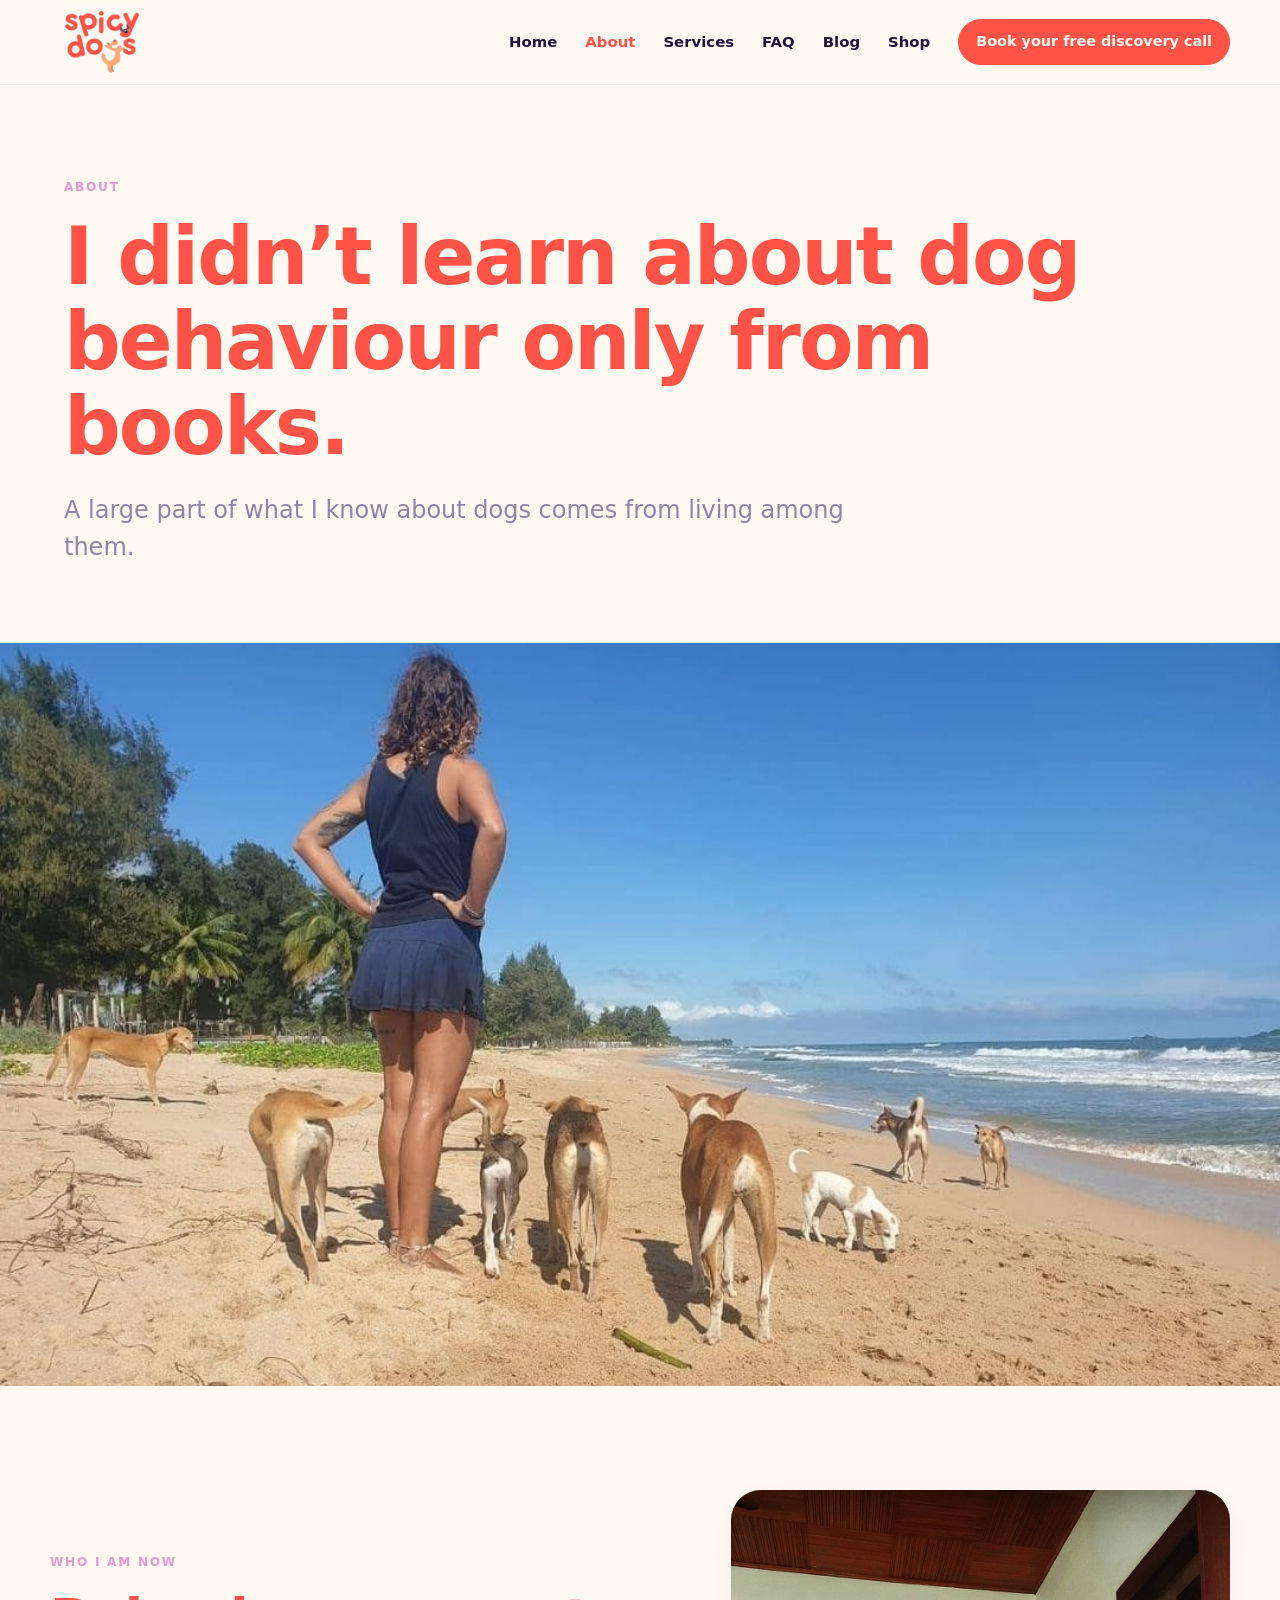
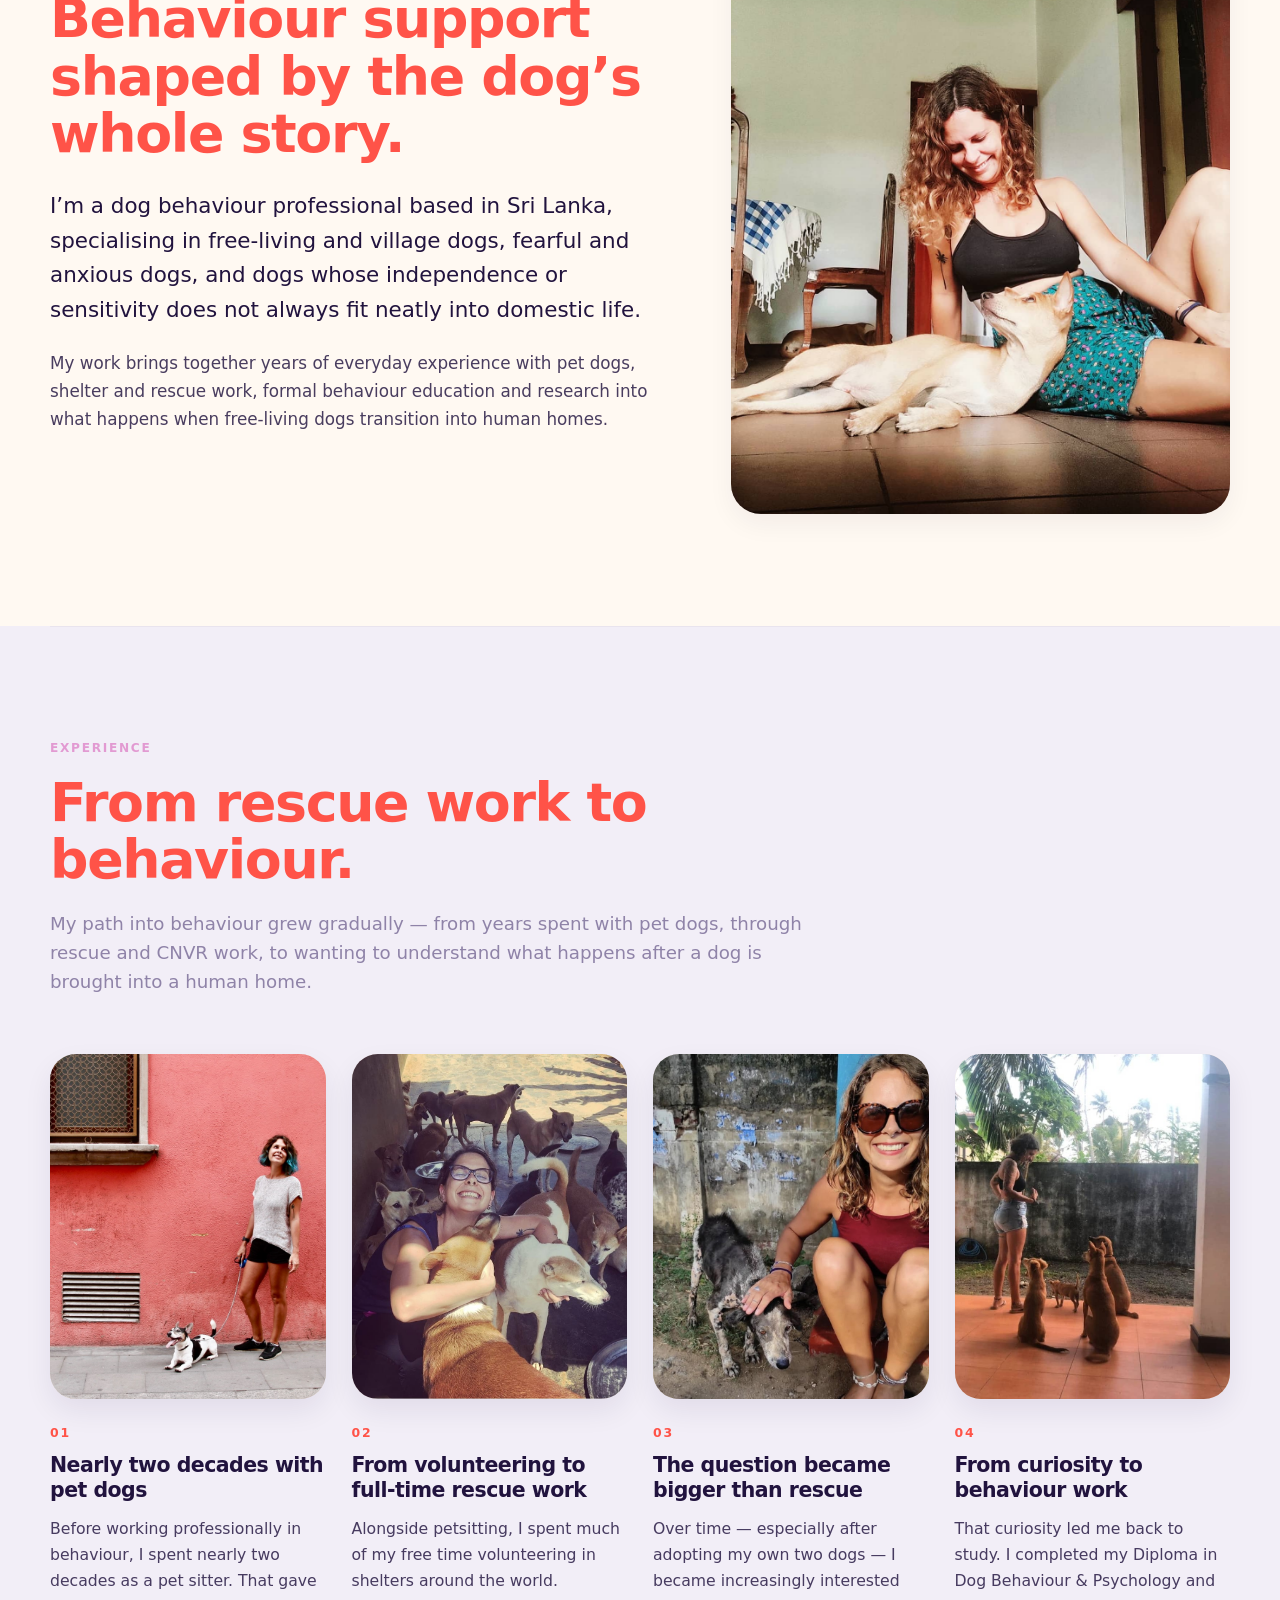
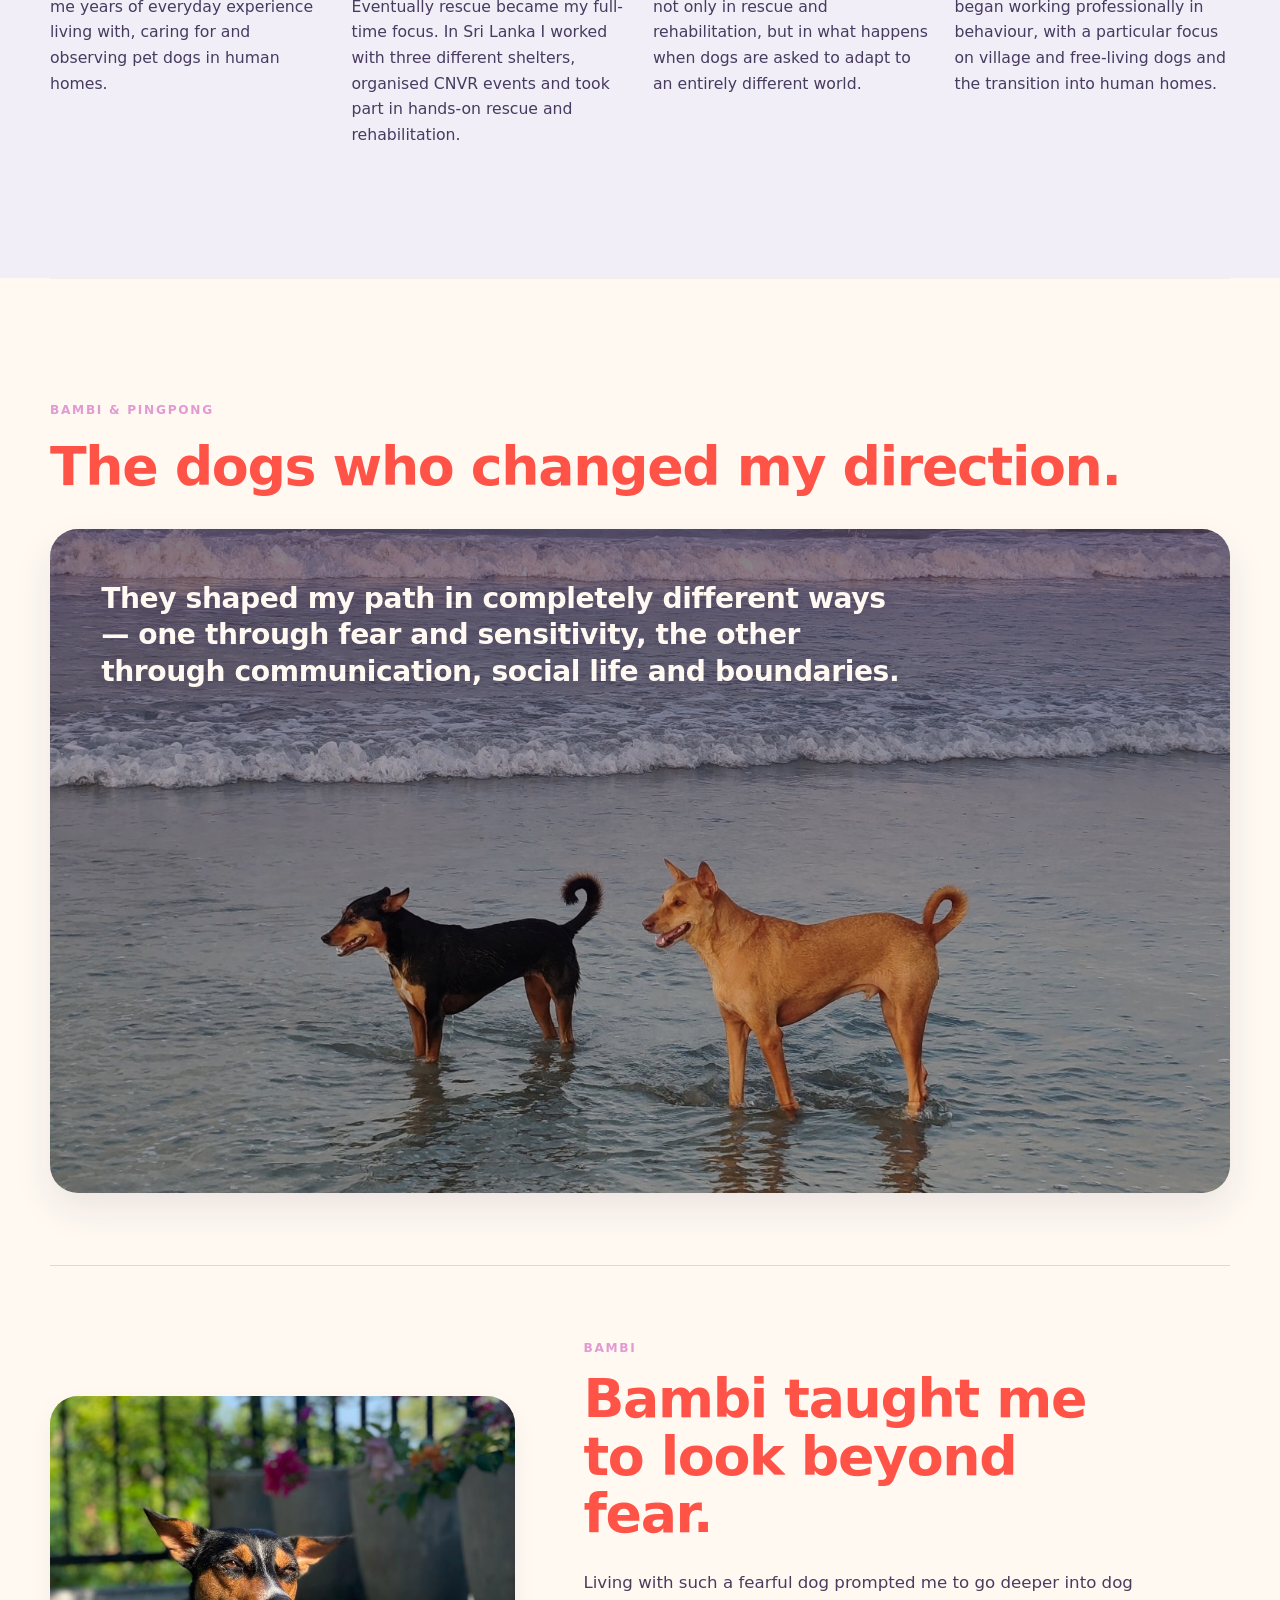
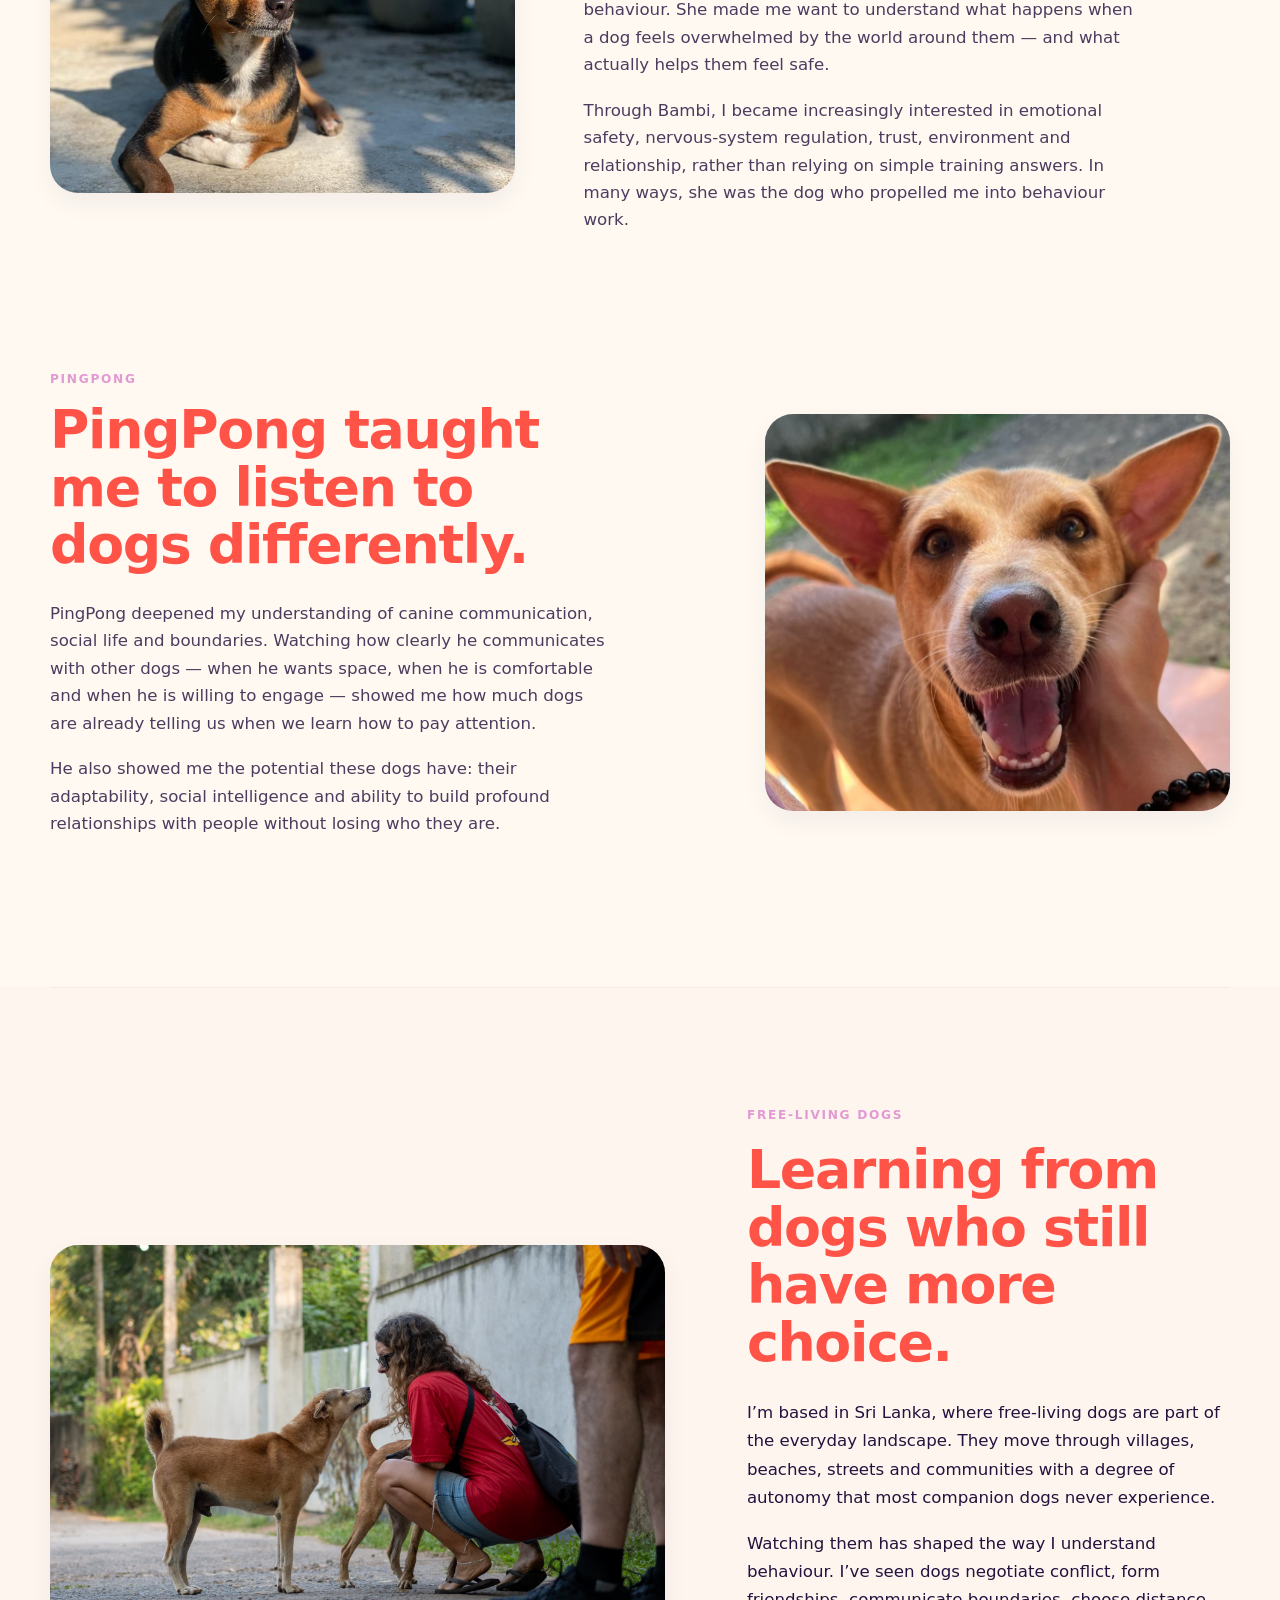
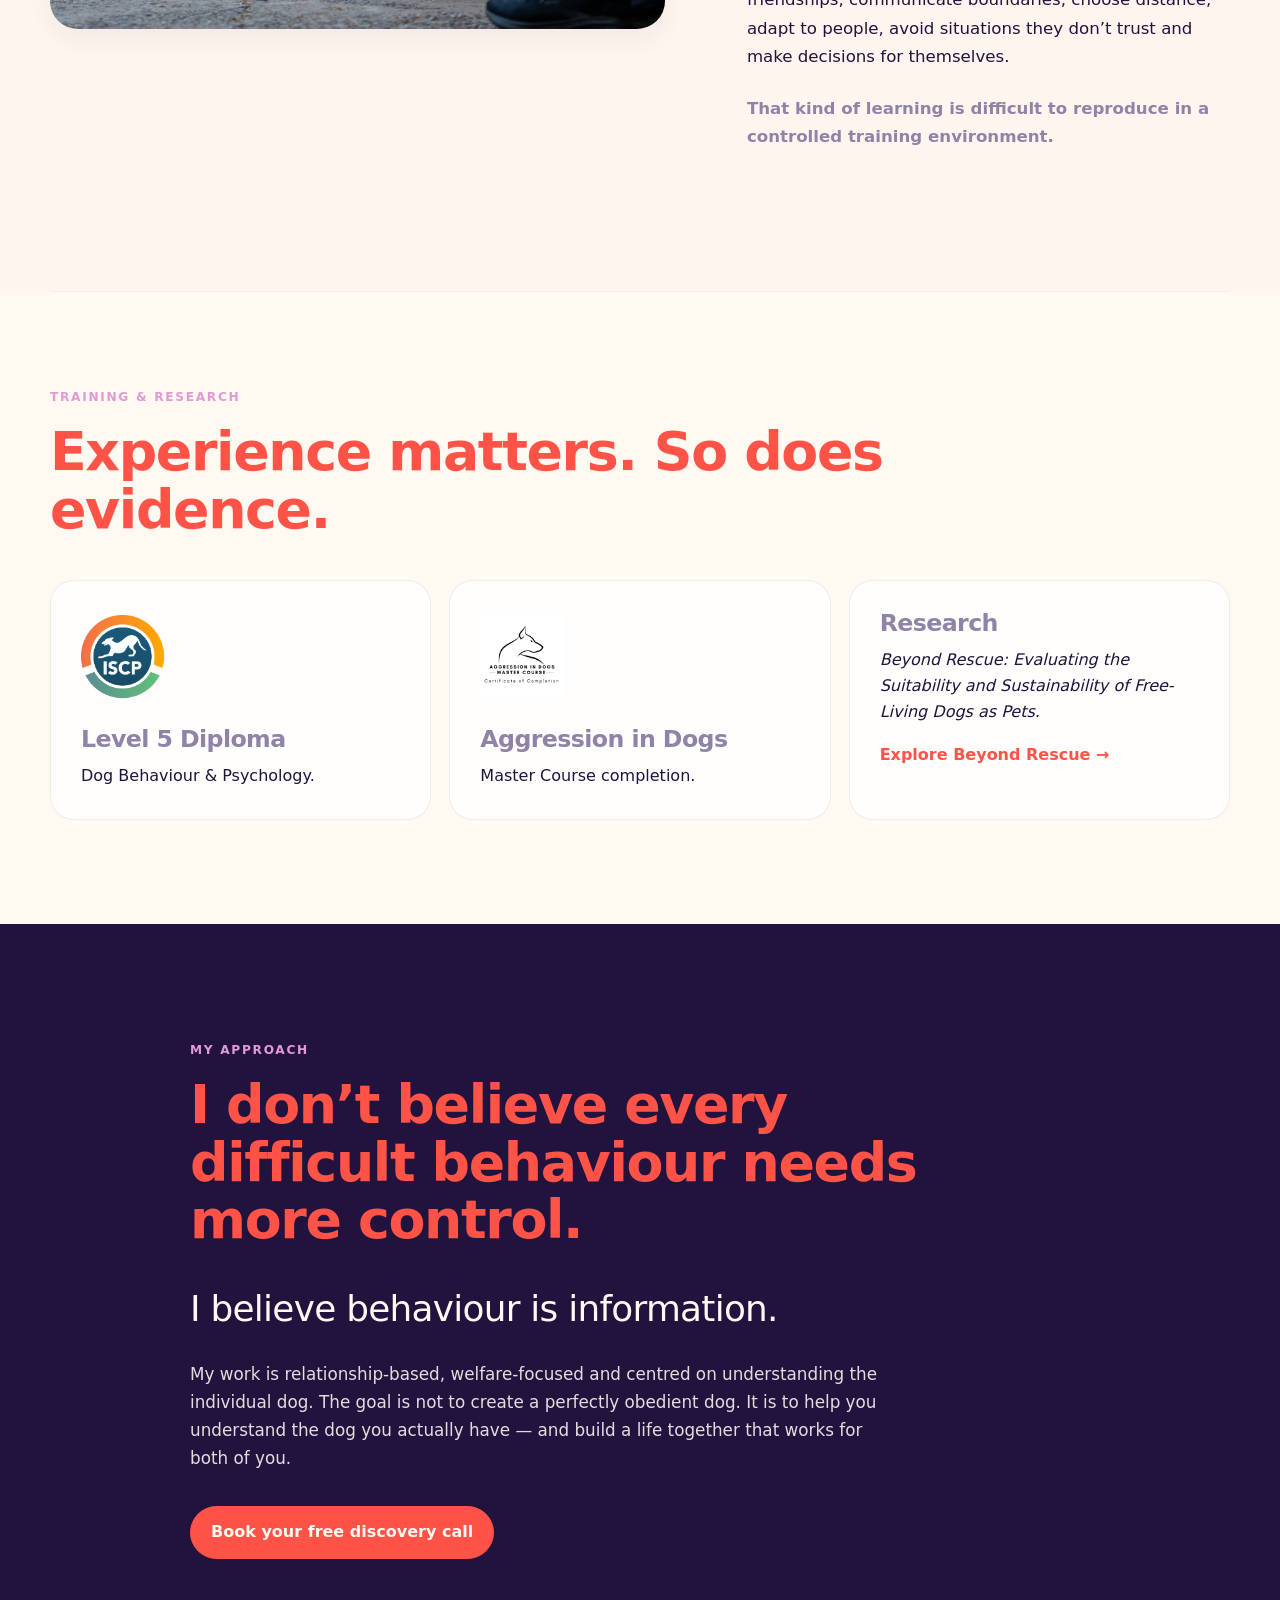
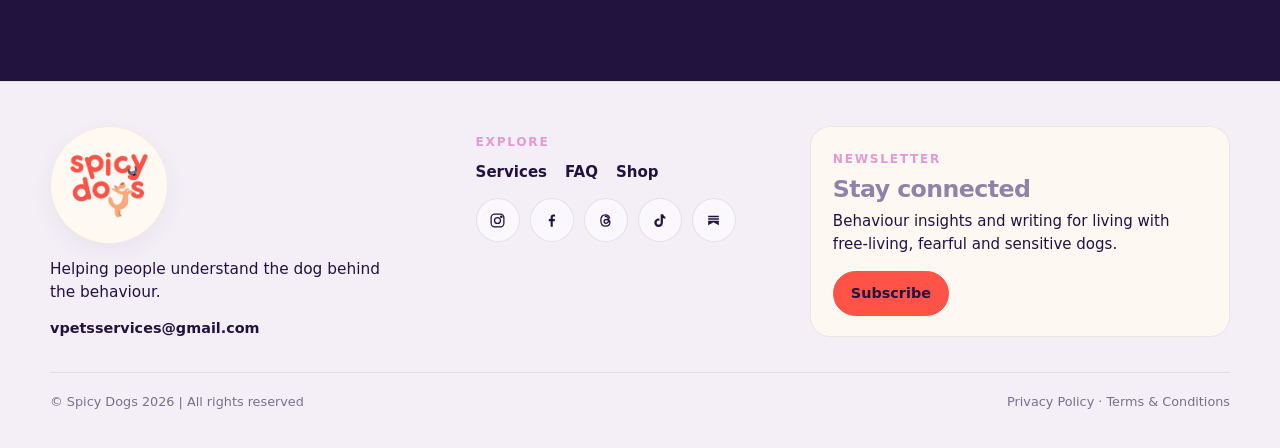
==== about.html @ 6d07123a "Bust favicon cache and use circular Spicy Dogs mark" ====
<!doctype html><html lang="en"><head><meta charset="utf-8"><meta name="viewport" content="width=device-width, initial-scale=1"><meta name="description" content="Meet Vanessa of Spicy Dogs Behaviour and learn how rescue work, free-living dogs, formal study and research shaped her relationship-based approach to dog behaviour."><title>About Vanessa | Spicy Dogs Behaviour</title><link rel="shortcut icon" href="/assets/favicon-spdogs-v2.svg?v=20260919"><link rel="canonical" href="https://spicy-dogs-site.pages.dev/about.html"><link rel="icon" type="image/svg+xml" href="/assets/favicon-spdogs-v2.svg?v=20260919"><meta name="theme-color" content="#FFF9F2"><meta property="og:type" content="website"><meta property="og:site_name" content="Spicy Dogs Behaviour"><meta property="og:title" content="About Vanessa | Spicy Dogs Behaviour"><meta property="og:description" content="From rescue work and free-living dogs to formal behaviour study and research — the story behind Spicy Dogs Behaviour."><meta property="og:url" content="https://spicy-dogs-site.pages.dev/about.html"><meta property="og:image" content="https://spicy-dogs-site.pages.dev/assets/about-hero.jpeg"><meta property="og:image:alt" content="Vanessa walking among free-living dogs on a Sri Lankan beach"><meta name="twitter:card" content="summary_large_image"><meta name="twitter:title" content="About Vanessa | Spicy Dogs Behaviour"><meta name="twitter:description" content="The experience, study and free-living dogs that shaped Vanessa's approach to dog behaviour."><meta name="twitter:image" content="https://spicy-dogs-site.pages.dev/assets/about-hero.jpeg"><link rel="stylesheet" href="style.css"><link rel="stylesheet" href="about-editorial.css"><link rel="stylesheet" href="about-dogs.css"><script src="nav.js" defer></script></head><body>
<header class="nav"><div class="container nav-inner"><a class="brand-logo" href="index.html" aria-label="Spicy Dogs home"><img src="assets/logo-clean-full.jpg" alt="Spicy Dogs"></a><nav class="nav-links"><a href="index.html">Home</a><a href="about.html">About</a><a href="services.html">Services</a><a href="blog.html">Blog</a><a href="shop.html">Shop</a><a class="btn" href="https://wa.me/94765994066?text=Hi%20Vanessa%2C%20I%20found%20Spicy%20Dogs%20through%20your%20website%20and%20I%27d%20like%20to%20book%20a%20free%20discovery%20call%20about%20my%20dog." target="_blank" rel="noopener">Book your free discovery call</a></nav></div></header>
<main>
<section class="about-hero-editorial"><div class="container about-hero-title"><div class="eyebrow">About</div><h1>I didn’t learn about dog behaviour only from books.</h1><p class="lead">A large part of what I know about dogs comes from living among them.</p></div><div class="about-hero-image"><img src="assets/about-hero.jpeg" alt="Vanessa walking among free-living dogs on a Sri Lankan beach"></div></section>

<section class="section about-now"><div class="container about-now-grid"><div class="about-now-copy"><div class="eyebrow">Who I am now</div><h2>Behaviour support shaped by the dog’s whole story.</h2><p class="lead">I’m a dog behaviour professional based in Sri Lanka, specialising in free-living and village dogs, fearful and anxious dogs, and dogs whose independence or sensitivity does not always fit neatly into domestic life.</p><p>My work brings together years of everyday experience with pet dogs, shelter and rescue work, formal behaviour education and research into what happens when free-living dogs transition into human homes.</p></div><div class="about-now-photo"><img src="assets/me &amp; PP.jpg" alt="Vanessa with PingPong"></div></div></section>

<section class="section lav about-journey"><div class="container"><div class="eyebrow">Experience</div><h2>From rescue work to behaviour.</h2><p class="kicker journey-intro">My path into behaviour grew gradually — from years spent with pet dogs, through rescue and CNVR work, to wanting to understand what happens after a dog is brought into a human home.</p><div class="journey-grid">
<article class="journey-step"><div class="journey-photo"><img src="assets/Petsitting Vanessa.jpeg" alt="Vanessa working as a pet sitter with companion dogs"></div><div class="journey-copy"><div class="journey-number">01</div><h3>Nearly two decades with pet dogs</h3><p>Before working professionally in behaviour, I spent nearly two decades as a pet sitter. That gave me years of everyday experience living with, caring for and observing pet dogs in human homes.</p></div></article>
<article class="journey-step"><div class="journey-photo"><img src="assets/rescue-many-dogs.jpeg" alt="Vanessa surrounded by dogs in a large sanctuary"></div><div class="journey-copy"><div class="journey-number">02</div><h3>From volunteering to full-time rescue work</h3><p>Alongside petsitting, I spent much of my free time volunteering in shelters around the world. Eventually rescue became my full-time focus. In Sri Lanka I worked with three different shelters, organised CNVR events and took part in hands-on rescue and rehabilitation.</p></div></article>
<article class="journey-step"><div class="journey-photo"><img src="assets/vanessa-scruffy.jpeg" alt="Vanessa sitting at a bus stop with a street dog she was helping"></div><div class="journey-copy"><div class="journey-number">03</div><h3>The question became bigger than rescue</h3><p>Over time — especially after adopting my own two dogs — I became increasingly interested not only in rescue and rehabilitation, but in what happens when dogs are asked to adapt to an entirely different world.</p></div></article>
<article class="journey-step"><div class="journey-photo"><img src="assets/rescue-veranda.jpeg" alt="Vanessa working with several dogs and a puppy at home"></div><div class="journey-copy"><div class="journey-number">04</div><h3>From curiosity to behaviour work</h3><p>That curiosity led me back to study. I completed my Diploma in Dog Behaviour &amp; Psychology and began working professionally in behaviour, with a particular focus on village and free-living dogs and the transition into human homes.</p></div></article>
</div></div></section>

<section class="section about-dogs"><div class="container"><div class="eyebrow">Bambi &amp; PingPong</div><div class="dogs-intro-copy"><h2>The dogs who changed my direction.</h2></div><div class="dogs-intro-photo"><img src="assets/bambi-pingpong-full.jpg" alt="Bambi and PingPong together on the beach"><p class="dogs-intro-overlay">They shaped my path in completely different ways — one through fear and sensitivity, the other through communication, social life and boundaries.</p></div><div class="dogs-divider" aria-hidden="true"></div>
<div class="dog-story"><div class="dog-photo bambi"><img src="assets/bambi-new.jpg" alt="Bambi"></div><div><div class="eyebrow">Bambi</div><h2>Bambi taught me to look beyond fear.</h2><p>Living with such a fearful dog prompted me to go deeper into dog behaviour. She made me want to understand what happens when a dog feels overwhelmed by the world around them — and what actually helps them feel safe.</p><p>Through Bambi, I became increasingly interested in emotional safety, nervous-system regulation, trust, environment and relationship, rather than relying on simple training answers. In many ways, she was the dog who propelled me into behaviour work.</p></div></div>
<div class="dog-story reverse"><div class="dog-photo pp"><img src="assets/pingpong-new.jpg" alt="PingPong"></div><div><div class="eyebrow">PingPong</div><h2>PingPong taught me to listen to dogs differently.</h2><p>PingPong deepened my understanding of canine communication, social life and boundaries. Watching how clearly he communicates with other dogs — when he wants space, when he is comfortable and when he is willing to engage — showed me how much dogs are already telling us when we learn how to pay attention.</p><p>He also showed me the potential these dogs have: their adaptability, social intelligence and ability to build profound relationships with people without losing who they are.</p></div></div>
</div></section>

<section class="section alt about-free-living"><div class="container grid-2"><div class="photo-frame free-living"><img src="assets/free-living-dogs.jpg" alt="Vanessa interacting with free-living dogs in Sri Lanka"></div><div><div class="eyebrow">Free-living dogs</div><h2>Learning from dogs who still have more choice.</h2><div class="prose"><p>I’m based in Sri Lanka, where free-living dogs are part of the everyday landscape. They move through villages, beaches, streets and communities with a degree of autonomy that most companion dogs never experience.</p><p>Watching them has shaped the way I understand behaviour. I’ve seen dogs negotiate conflict, form friendships, communicate boundaries, choose distance, adapt to people, avoid situations they don’t trust and make decisions for themselves.</p><p>That kind of learning is difficult to reproduce in a controlled training environment.</p></div></div></div></section>

<section class="section about-credentials"><div class="container"><div class="eyebrow">Training & research</div><h2>Experience matters. So does evidence.</h2><div class="grid-3" style="margin-top:34px"><div class="card credential-card"><div class="credential-logo"><img src="assets/ISCP logo.png" alt="ISCP logo"></div><h3>Level 5 Diploma</h3><p>Dog Behaviour & Psychology.</p></div><div class="card credential-card"><div class="credential-logo"><img src="assets/Aggression_in_dogs_master_course-7.png" alt="Aggression in Dogs Master Course logo"></div><h3>Aggression in Dogs</h3><p>Master Course completion.</p></div><div class="card"><h3>Research</h3><p><em>Beyond Rescue: Evaluating the Suitability and Sustainability of Free-Living Dogs as Pets.</em></p><a class="link" href="shop.html">Explore Beyond Rescue →</a></div></div></div></section>

<section class="section alt about-approach"><div class="container"><div class="eyebrow">My approach</div><h2>I don’t believe every difficult behaviour needs more control.</h2><p class="quote">I believe behaviour is information.</p><div class="prose"><p>My work is relationship-based, welfare-focused and centred on understanding the individual dog. The goal is not to create a perfectly obedient dog. It is to help you understand the dog you actually have — and build a life together that works for both of you.</p></div><div class="hero-actions"><a class="btn" href="https://wa.me/94765994066?text=Hi%20Vanessa%2C%20I%20found%20Spicy%20Dogs%20through%20your%20website%20and%20I%27d%20like%20to%20book%20a%20free%20discovery%20call%20about%20my%20dog." target="_blank" rel="noopener">Book your free discovery call</a></div></div></section>
</main>
<footer class="footer"><div class="container footer-grid">
  <div><div class="footer-logo"><img src="assets/logo-clean-full.jpg" alt="Spicy Dogs"></div><p>Helping people understand the dog behind the behaviour.</p><a href="mailto:vpetsservices@gmail.com">vpetsservices@gmail.com</a></div>
  <div><h3>Follow</h3><div class="footer-links" id="footer-social-links"><a href="https://www.instagram.com/spicydogsbehaviour/" target="_blank" rel="noopener">Instagram</a><a href="https://spicydogss.substack.com/" target="_blank" rel="noopener">Substack</a><a href="blog.html">Blog</a></div></div>
  <div class="footer-newsletter"><div class="eyebrow">Newsletter</div><h3>Stay connected</h3><p>Behaviour insights and writing for living with free-living, fearful and sensitive dogs.</p><a class="btn footer-guide-btn" href="https://spicy-dogs.kit.com/9feae1d9c4" target="_blank" rel="noopener">Subscribe</a></div>
</div></footer></body></html>
---- style.css ----
:root{
  --coral:#FF5348;
  --pink:#E29AD2;
  --cream:#FFF9F2;
  --navy:#21133E;
  --lilac:#BDB3D3;
  --lilac-text:#8F83A8;
  --peach:#FFF0ED;
  --lavender:#F2EEF7;
  --surface:#FFFFFF;
  --surface-warm:#FFF5EF;
  --text-soft:rgba(33,19,62,.82);
  --border:rgba(33,19,62,.09);
  --shadow:0 14px 34px rgba(33,19,62,.07);
  --shadow-soft:0 10px 26px rgba(33,19,62,.055);
  --radius-sm:16px;
  --radius-card:24px;
  --radius-image:30px;
  --radius-pill:999px;
  --max:1180px;
  --section-space:88px;
}

*{box-sizing:border-box}
html{scroll-behavior:smooth}
body{margin:0;font-family:Inter,ui-sans-serif,system-ui,-apple-system,BlinkMacSystemFont,"Segoe UI",sans-serif;background:var(--cream);color:var(--navy);line-height:1.65;-webkit-font-smoothing:antialiased}
a{color:inherit;text-decoration:none}
img{max-width:100%;display:block}
p{color:var(--navy);margin:0 0 1.05em}
.container{width:min(calc(100% - 40px),var(--max));margin:auto}

/* Typography */
.eyebrow{text-transform:uppercase;letter-spacing:.14em;font-size:.76rem;font-weight:800;color:var(--lilac-text);margin-bottom:16px}
h1,h2,h3{line-height:1.07;margin:0 0 18px;font-weight:700;letter-spacing:-.025em}
h1,h2{color:var(--coral)}
h3{color:var(--navy)}
h1{font-size:clamp(3rem,6.2vw,5.9rem);max-width:980px}
h2{font-size:clamp(2.15rem,4.2vw,3.7rem);max-width:900px}
h3{font-size:1.48rem}
.lead,.kicker{color:var(--lilac-text)}
.lead{font-size:clamp(1.08rem,1.8vw,1.26rem);line-height:1.55;max-width:760px}
.kicker{font-size:1.14rem;line-height:1.6;max-width:760px}
.prose{max-width:820px}
.prose p{font-size:1.05rem;color:var(--text-soft)}
.quote{font-size:clamp(1.65rem,2.8vw,2.45rem);line-height:1.25;margin-top:26px;max-width:880px;color:var(--coral);letter-spacing:-.02em}

/* Navigation */
.nav{position:sticky;top:0;z-index:20;background:rgba(255,249,242,.96);backdrop-filter:blur(10px);border-bottom:1px solid rgba(33,19,62,.07)}
.nav-inner{display:flex;align-items:center;justify-content:space-between;gap:28px;min-height:88px;position:relative}
.brand-logo{display:inline-flex;align-items:center;flex:0 0 auto;overflow:visible}
.brand-logo img{width:110px;height:80px;object-fit:contain;object-position:center;overflow:visible}
.nav-links{display:flex;align-items:center;gap:26px;font-size:.94rem;font-weight:650}
.nav-links>a:not(.btn){position:relative;padding:10px 0}
.nav-links>a:not(.btn)::after{content:"";position:absolute;left:0;right:100%;bottom:4px;height:1.5px;background:var(--coral);transition:right .2s ease}
.nav-links>a:not(.btn):hover::after{right:0}
.nav-toggle{display:none;width:46px;height:46px;border:0;background:transparent;padding:8px;cursor:pointer;align-items:center;justify-content:center;flex-direction:column;gap:5px;border-radius:50%}
.nav-toggle span{display:block;width:24px;height:2px;background:var(--navy);border-radius:99px;transition:transform .22s ease,opacity .22s ease}
.nav-toggle:focus-visible{outline:2px solid var(--coral);outline-offset:2px}
.nav.is-open .nav-toggle span:nth-child(1){transform:translateY(7px) rotate(45deg)}
.nav.is-open .nav-toggle span:nth-child(2){opacity:0}
.nav.is-open .nav-toggle span:nth-child(3){transform:translateY(-7px) rotate(-45deg)}

/* Buttons and links */
.btn,.button{display:inline-flex;align-items:center;justify-content:center;min-height:46px;padding:12px 20px;border-radius:var(--radius-pill);background:var(--coral);color:#fff;font-weight:750;border:1px solid var(--coral);transition:transform .18s ease,background .18s ease,border-color .18s ease,color .18s ease,box-shadow .18s ease;cursor:pointer}
.btn:hover,.button:hover{transform:translateY(-1px);background:var(--pink);border-color:var(--pink);color:var(--navy);box-shadow:0 8px 18px rgba(33,19,62,.08)}
.btn.secondary,.button.secondary{background:transparent;color:var(--navy);border-color:rgba(33,19,62,.22)}
.btn.secondary:hover,.button.secondary:hover{background:var(--surface);border-color:var(--navy);color:var(--navy)}
.btn:focus-visible,.button:focus-visible,.link:focus-visible,.small-link:focus-visible{outline:2px solid var(--coral);outline-offset:3px}
.link,.small-link{display:inline-flex;align-items:center;gap:5px;margin-top:16px;font-weight:800;color:var(--coral);text-underline-offset:4px;transition:color .18s ease,transform .18s ease}
.link:hover,.small-link:hover{color:var(--navy);transform:translateX(2px)}
.hero-actions{display:flex;gap:12px;flex-wrap:wrap;margin-top:30px}

/* Sections and layout */
.hero{padding:88px 0 70px}
.hero-home{padding:42px 0 70px}
.section{padding:var(--section-space) 0}
.section.alt{background:var(--surface-warm)}
.section.lav{background:var(--lavender)}
.grid-2{display:grid;grid-template-columns:1.05fr .95fr;gap:60px;align-items:start}
.grid-3{display:grid;grid-template-columns:repeat(3,1fr);gap:24px}
.hero-split{display:grid;grid-template-columns:.92fr 1.08fr;gap:48px;align-items:center}
.hero-stacked{display:flex;flex-direction:column;gap:38px}
.hero-stacked-copy h1{max-width:980px}

/* Cards */
.card,.service-card,.quote-card,.carousel-shot{background:rgba(255,255,255,.82);border:1px solid var(--border);border-radius:var(--radius-card);box-shadow:var(--shadow-soft)}
.card{padding:30px}
.card p{margin:0;color:var(--text-soft)}
.card .mini{font-size:.86rem;font-weight:800;color:var(--pink);margin-bottom:8px;text-transform:uppercase;letter-spacing:.08em}
.services-preview{display:grid;grid-template-columns:1fr 1fr;gap:24px;margin-top:34px}
.service-card{padding:32px}
.service-card h3{font-size:1.9rem}
.service-card .tag{display:inline-block;font-size:.76rem;text-transform:uppercase;letter-spacing:.1em;font-weight:800;color:var(--pink);margin-bottom:14px}
.notice{padding:20px 22px;border-radius:var(--radius-sm);background:var(--peach);border:1px solid var(--border)}
.email-box{padding:36px;border-radius:var(--radius-image);background:var(--navy);color:#fff;box-shadow:var(--shadow)}
.email-box h2{color:var(--coral)}
.email-box p,.email-box .lead{color:#fff}
.form-row{display:grid;grid-template-columns:1fr 1.2fr auto;gap:10px;margin-top:24px}
input{width:100%;padding:14px 15px;border-radius:var(--radius-pill);border:1px solid transparent;font:inherit}
input:focus{outline:2px solid var(--pink);outline-offset:2px}

/* Images */
.hero-photo{height:min(68vw,640px);min-height:450px;border-radius:var(--radius-image);overflow:hidden;position:relative;background:#eaded6}
.hero-photo-wide{width:100%;height:min(52vw,550px);min-height:340px}
.hero-photo img{width:100%;height:100%;object-fit:cover;object-position:58% 61%}
.photo-frame{border-radius:var(--radius-image);overflow:hidden;background:#eaded6;min-height:420px;box-shadow:var(--shadow-soft)}
.photo-frame img{width:100%;height:100%;min-height:420px;object-fit:cover}
.photo-frame.free-living img{object-position:center center}
.photo-frame.about img{object-position:center 34%}
.pillars{display:grid;grid-template-columns:repeat(3,1fr);gap:34px;text-align:center}
.pillar-circle{width:164px;height:164px;border-radius:50%;overflow:hidden;margin:0 auto 22px;background:#eaded6;border:4px solid #fff;box-shadow:0 12px 26px rgba(33,19,62,.12)}
.pillar-circle img{width:100%;height:100%;object-fit:cover}
.pillar h3{font-size:1.28rem;margin-bottom:10px}
.pillar p{color:var(--text-soft);max-width:280px;margin-inline:auto}

/* About */
.about-hero-overlay{position:relative;min-height:640px;display:flex;align-items:flex-end;overflow:hidden}
.about-hero-overlay img{position:absolute;inset:0;width:100%;height:100%;object-fit:cover;object-position:center 46%}
.about-hero-overlay:after{content:"";position:absolute;inset:0;background:linear-gradient(180deg,rgba(33,19,62,.02) 32%,rgba(33,19,62,.72) 100%)}
.about-hero-copy{position:relative;z-index:2;padding:68px 0;color:#fff;max-width:840px}
.about-hero-copy h1{color:#fff;font-size:clamp(2.8rem,5.6vw,5.4rem)}
.about-hero-copy .lead{color:#fff;font-size:clamp(1.2rem,2vw,1.6rem)}
.dogs-intro-photo{margin-top:34px;border-radius:var(--radius-image);overflow:hidden;height:580px;box-shadow:var(--shadow-soft)}
.dogs-intro-photo img{width:100%;height:100%;object-fit:cover;object-position:center 72%}
.dog-story{display:grid;grid-template-columns:.9fr 1.1fr;gap:48px;align-items:center;margin-top:54px}
.dog-story.reverse{grid-template-columns:1.1fr .9fr}
.dog-story.reverse .dog-photo{order:2}
.dog-photo{height:510px;border-radius:var(--radius-image);overflow:hidden;box-shadow:var(--shadow-soft)}
.dog-photo img{width:100%;height:100%;object-fit:cover}
.dog-photo.bambi img{object-position:center 45%}
.dog-photo.pp img{object-position:center 44%}
.story-gallery{display:grid;grid-template-columns:1.2fr .8fr;gap:18px;margin-top:34px}
.story-gallery .photo-frame:first-child{grid-row:span 2;min-height:610px}
.story-gallery .photo-frame:first-child img{min-height:610px}
.story-gallery .photo-frame{min-height:296px}
.story-gallery .photo-frame img{min-height:296px}

/* Services */
.services-visual{height:510px;border-radius:var(--radius-image);overflow:hidden;margin-top:38px;box-shadow:var(--shadow-soft)}
.services-visual img{width:100%;height:100%;object-fit:cover;object-position:center 44%}
.services-break{height:470px;border-radius:var(--radius-image);overflow:hidden;margin:0 auto;box-shadow:var(--shadow-soft)}
.services-break img{width:100%;height:100%;object-fit:cover;object-position:center 48%}
.list-clean{list-style:none;padding:0;margin:0;display:grid;gap:10px}
.compare{width:100%;border-collapse:collapse;background:#fff;border-radius:20px;overflow:hidden;box-shadow:var(--shadow-soft)}
.compare th,.compare td{padding:15px 16px;border-bottom:1px solid rgba(33,19,62,.09);text-align:left;vertical-align:top}
.compare th{background:var(--peach);color:var(--coral)}
.price{font-size:2rem;margin:6px 0 12px;color:var(--coral);font-weight:800}

/* Reviews / carousel */
.reviews-grid{display:grid;grid-template-columns:repeat(2,1fr);gap:24px;margin-top:34px}
.quote-card{position:relative;padding:34px 30px 28px;display:flex;flex-direction:column;height:100%}
.quote-card .mark{font-family:Georgia,serif;font-size:3.1rem;line-height:1;color:var(--pink);opacity:.62;margin-bottom:4px}
.quote-card p{font-size:1.01rem;color:rgba(33,19,62,.88);flex-grow:1;margin:0 0 20px}
.quote-card .attribution{display:flex;align-items:center;gap:12px;padding-top:16px;border-top:1px solid rgba(33,19,62,.08)}
.quote-card .avatar{width:40px;height:40px;border-radius:50%;background:var(--coral);color:#fff;font-weight:800;display:flex;align-items:center;justify-content:center;font-size:1rem;flex:0 0 auto}
.quote-card .attribution-text{display:flex;flex-direction:column}
.quote-card .name{font-weight:800;color:var(--navy);font-size:.94rem}
.quote-card .context{color:var(--lilac-text);font-size:.82rem;font-weight:700}
.carousel-wrap{display:flex;gap:20px;overflow-x:auto;scroll-snap-type:x mandatory;padding:6px 2px 10px;margin-top:34px}
.carousel-wrap::-webkit-scrollbar{height:9px}
.carousel-wrap::-webkit-scrollbar-thumb{background:rgba(33,19,62,.18);border-radius:999px}
.carousel-shot{flex:0 0 min(360px,85vw);scroll-snap-align:start;overflow:hidden}
.carousel-shot img{width:100%;height:auto;display:block}
.carousel-caption{padding:14px 18px 18px;font-weight:700;color:var(--navy);font-size:.96rem}
.reviews-note{margin-top:18px;color:rgba(33,19,62,.7)}
.section-intro-inline{display:flex;align-items:end;justify-content:space-between;gap:20px;flex-wrap:wrap}

/* Shop */
.shop-hero{position:relative;min-height:68vh;display:flex;align-items:center;background:var(--navy) url('assets/Free living dog.JPG') center right/contain no-repeat;color:#fff}
.shop-hero::before{content:"";position:absolute;inset:0;background:linear-gradient(90deg,rgba(33,19,62,.78),rgba(33,19,62,.35))}
.shop-hero .container{position:relative;z-index:1}
.shop-hero h1{color:#fff;max-width:700px;line-height:1.02}
.shop-hero .lead{color:#fff;max-width:650px}
.shop-hero .eyebrow{color:var(--pink)}
.shop-grid{margin-top:34px}
.product-card{max-width:900px;display:grid;grid-template-columns:.85fr 1.15fr;background:#fff;border:1px solid var(--border);border-radius:var(--radius-card);overflow:hidden;box-shadow:var(--shadow)}
.product-image{min-height:420px;background:#eaded6}
.product-image img{width:100%;height:100%;object-fit:cover;display:block}
.product-copy{padding:40px}
.product-copy .tag{display:inline-block;font-size:.76rem;text-transform:uppercase;letter-spacing:.1em;font-weight:800;color:var(--pink);margin-bottom:14px}
.product-copy h3{font-size:2rem;color:var(--coral)}
.product-copy .btn{margin-top:14px}
.shop-note{margin-top:26px;padding:20px 22px;border-radius:var(--radius-sm);background:var(--lavender);border:1px solid var(--border)}

/* Footer */
.footer{padding:58px 0 64px;border-top:1px solid rgba(33,19,62,.1);background:#F4EFF7}
.footer-grid{display:grid;grid-template-columns:1fr .8fr 1.35fr;gap:46px;align-items:start}
.footer h3{color:var(--coral);margin-bottom:12px}
.footer-logo img{width:132px;height:auto;object-fit:contain;margin-bottom:16px}
.footer-links{display:grid;gap:8px}
.footer-links a{width:max-content;max-width:100%}
.footer-links a:hover{color:var(--coral)}
.footer-newsletter{padding:24px;border-radius:var(--radius-card);background:var(--cream);border:1px solid var(--border)}
.footer-newsletter .form-row{grid-template-columns:1fr 1fr;margin-top:14px}
.footer-newsletter .btn{grid-column:1/-1}
.footer-small{font-size:.84rem;color:rgba(33,19,62,.65);margin-top:12px}
.footer-guide-btn{margin-top:14px;width:max-content;max-width:100%}

/* Kit */
.kit-embed{margin-top:24px}
.kit-embed-footer{margin-top:14px}
.kit-embed iframe,.kit-embed form{max-width:100%}
.kit-embed:not(.kit-embed-footer){max-width:760px;margin-inline:auto}

@media(max-width:860px){
  :root{--section-space:62px}
  .nav-inner{min-height:76px}
  .brand-logo img{width:90px;height:66px}
  .nav-toggle{display:flex;position:relative;z-index:32}
  .nav-links{position:absolute;left:-20px;right:-20px;top:100%;display:flex;flex-direction:column;align-items:stretch;gap:0;background:var(--cream);border-top:1px solid rgba(33,19,62,.08);border-bottom:1px solid rgba(33,19,62,.08);box-shadow:0 18px 34px rgba(33,19,62,.12);padding:10px 20px 22px;opacity:0;visibility:hidden;transform:translateY(-8px);pointer-events:none;transition:opacity .2s ease,transform .2s ease,visibility .2s ease}
  .nav.is-open .nav-links{opacity:1;visibility:visible;transform:translateY(0);pointer-events:auto}
  .nav-links a:not(.btn){display:block;padding:14px 4px;border-bottom:1px solid rgba(33,19,62,.08);font-size:1.04rem;font-weight:700}
  .nav-links a:not(.btn)::after{display:none}
  .nav-links .btn{margin-top:16px;width:100%;text-align:center}
  body.menu-open{overflow:hidden}
  .grid-2,.grid-3,.services-preview,.form-row,.footer-grid,.dog-story,.dog-story.reverse{grid-template-columns:1fr}
  .hero{padding:58px 0 56px}
  .hero-home{padding-top:28px}
  .hero-split{grid-template-columns:1fr;gap:28px}
  h1{font-size:clamp(2.65rem,12vw,4.45rem)}
  h2{font-size:clamp(2rem,8.5vw,3.05rem)}
  h3{font-size:1.38rem}
  .lead{font-size:1.05rem}
  .hero-photo{height:54vh;min-height:330px;border-radius:24px}
  .hero-photo-wide{min-height:300px}
  .hero-photo img{object-position:56% 60%}
  .pillars{grid-template-columns:1fr;gap:38px}
  .pillar-circle{width:150px;height:150px}
  .about-hero-overlay{min-height:520px}
  .about-hero-copy{padding:42px 0}
  .dogs-intro-photo{height:420px}
  .dog-photo{height:400px}
  .dog-story.reverse .dog-photo{order:0}
  .story-gallery{grid-template-columns:1fr}
  .story-gallery .photo-frame:first-child{grid-row:auto;min-height:420px}
  .story-gallery .photo-frame:first-child img{min-height:420px}
  .services-visual,.services-break{height:380px}
  .footer-newsletter .form-row{grid-template-columns:1fr}
  .footer-grid{gap:30px}
  .email-box{padding:28px 22px}
  .service-card,.card{padding:26px}
  .photo-frame{min-height:340px}
  .photo-frame img{min-height:340px}
  .reviews-grid{grid-template-columns:1fr}
  .carousel-shot{flex-basis:min(310px,86vw)}
  .shop-hero{min-height:58vh;background:var(--navy) url('assets/Free living dog.JPG') center bottom/contain no-repeat}
  .shop-hero h1{max-width:100%}
  .product-card{grid-template-columns:1fr}
  .product-image{min-height:300px}
  .product-copy{padding:28px}
}

@media(max-width:600px){
  .container{width:min(calc(100% - 28px),var(--max))}
  .nav-links{left:-14px;right:-14px;padding-left:14px;padding-right:14px}
  .quote-card{padding:28px 22px 24px}
  .hero-actions .btn,.hero-actions .button{width:100%}
  .compare th,.compare td{padding:12px 10px;font-size:.9rem}
  .footer{padding-top:48px}
}
---- about-editorial.css ----
/* Spicy Dogs — About page editorial treatment */

/* Hero: title first, then full-width image */
.about-hero-editorial{
  background:var(--cream);
  padding-top:92px;
  overflow:hidden;
}
.about-hero-title{
  width:100vw;
  max-width:none;
  margin-left:calc(50% - 50vw);
  padding-left:clamp(24px,5vw,80px);
  padding-right:clamp(24px,5vw,80px);
  padding-bottom:52px;
}
.about-hero-title .eyebrow{
  color:var(--pink);
  margin-bottom:18px;
}
.about-hero-title h1{
  max-width:1280px;
  margin-bottom:22px;
}
.about-hero-title .lead{
  max-width:820px;
  font-size:clamp(1.2rem,2vw,1.5rem);
  color:var(--lilac-text);
}
.about-hero-image{
  width:100vw;
  max-width:none;
  height:clamp(460px,58vw,760px);
  margin-left:calc(50% - 50vw);
  overflow:hidden;
  background:#eaded6;
}
.about-hero-image img{
  width:100%;
  max-width:none;
  height:100%;
  object-fit:cover;
  object-position:center 34%;
}

/* Chapter 1 — who I am now: short, clear orientation with portrait */
.about-now{
  padding:104px 0 112px;
  background:var(--cream);
}
.about-now-grid{
  display:grid;
  grid-template-columns:minmax(0,1fr) minmax(340px,.82fr);
  gap:72px;
  align-items:center;
}
.about-now-copy{
  max-width:900px;
}
.about-now-copy .eyebrow{margin-bottom:18px}
.about-now-copy h2{
  max-width:780px;
  margin-bottom:26px;
}
.about-now-copy .lead{
  max-width:790px;
  font-size:clamp(1.18rem,1.7vw,1.34rem);
  line-height:1.62;
  color:var(--navy);
}
.about-now-copy > p:last-child{
  max-width:760px;
  margin-top:22px;
  color:var(--text-soft);
  font-size:1.05rem;
}
.about-now-photo{
  min-height:520px;
  aspect-ratio:4 / 5;
  border-radius:30px;
  overflow:hidden;
  background:#eaded6;
  box-shadow:var(--shadow-soft);
}
.about-now-photo img{
  width:100%;
  height:100%;
  object-fit:cover;
  object-position:center 42%;
}

/* Chapter 2 — chronological journey */
.about-journey{
  padding:112px 0 118px;
  background:var(--lavender);
}
.about-journey > .container > h2{margin-bottom:20px}
.journey-intro{
  max-width:760px;
  margin-bottom:0;
}
.journey-grid{
  display:grid;
  grid-template-columns:repeat(4,1fr);
  gap:26px;
  margin-top:58px;
  align-items:start;
}
.journey-step{min-width:0}
.journey-photo{
  aspect-ratio:4 / 5;
  overflow:hidden;
  border-radius:26px;
  background:#eaded6;
  box-shadow:0 12px 28px rgba(33,19,62,.075);
  transition:transform .3s ease,box-shadow .3s ease;
}
.journey-photo img{
  width:100%;
  height:100%;
  object-fit:cover;
  transition:transform .4s ease;
}
.journey-step:nth-child(1) .journey-photo img{object-position:center 42%}
.journey-step:nth-child(2) .journey-photo img{object-position:center 48%}
.journey-step:nth-child(3) .journey-photo img{object-position:center 44%}
.journey-step:nth-child(4) .journey-photo img{object-position:center 38%}
.journey-copy{padding-top:24px}
.journey-number{
  color:var(--coral);
  font-size:.78rem;
  font-weight:800;
  letter-spacing:.14em;
  margin-bottom:10px;
}
.journey-copy h3{
  font-size:1.28rem;
  line-height:1.2;
  margin-bottom:14px;
  color:var(--navy);
}
.journey-copy p{
  color:var(--text-soft);
  font-size:.98rem;
  line-height:1.64;
  margin-bottom:12px;
}
@media(hover:hover){
  .journey-step:hover .journey-photo{
    transform:translateY(-6px);
    box-shadow:0 20px 40px rgba(33,19,62,.12);
  }
  .journey-step:hover .journey-photo img{transform:scale(1.025)}
}

/* Chapter 3 — Bambi + PingPong: emotional centre of the page */
.about-dogs{
  padding:122px 0 132px;
  background:var(--cream);
}
.about-dogs > .container > .kicker{
  max-width:720px;
  margin-bottom:0;
}
.dogs-intro-photo{
  height:auto;
  aspect-ratio:16 / 7;
  margin-top:48px;
  border-radius:32px;
  overflow:hidden;
  box-shadow:var(--shadow-soft);
}
.dogs-intro-photo img{
  width:100%;
  height:100%;
  object-fit:cover;
  object-position:center 66%;
}
.dog-story{
  display:grid;
  grid-template-columns:1.12fr .88fr;
  gap:82px;
  margin-top:104px;
  align-items:center;
}
.dog-story.reverse{
  grid-template-columns:.88fr 1.12fr;
  margin-top:118px;
}
.dog-story.reverse .dog-photo{order:2}
.dog-story > div:not(.dog-photo){max-width:560px}
.dog-story .dog-photo{
  height:auto;
  aspect-ratio:4 / 5;
  border-radius:30px;
  overflow:hidden;
  box-shadow:var(--shadow-soft);
}
.dog-story .dog-photo img{
  width:100%;
  height:100%;
  object-fit:cover;
}
.dog-story .dog-photo.bambi img{object-position:center 40%}
.dog-story .dog-photo.pp img{object-position:center 42%}
.dog-story .eyebrow{
  color:var(--pink);
  margin-bottom:12px;
}
.dog-story h2{
  max-width:540px;
  margin-bottom:26px;
}
.dog-story p{
  color:var(--text-soft);
  font-size:1.04rem;
}
.dog-story p + p{margin-top:18px}

/* Chapter 4 — broaden the story back out to free-living dogs */
.about-free-living{
  padding:118px 0 122px;
  background:var(--surface-warm);
}
.about-free-living .grid-2{
  grid-template-columns:1.12fr .88fr;
  gap:82px;
  align-items:center;
}
.about-free-living .photo-frame{
  aspect-ratio:5 / 4;
  min-height:0;
  border-radius:32px;
}
.about-free-living .photo-frame img{
  min-height:0;
  width:100%;
  height:100%;
  object-fit:cover;
  object-position:center 48%;
}
.about-free-living h2{
  max-width:590px;
  margin-bottom:28px;
}
.about-free-living .prose{max-width:560px}
.about-free-living .prose p{
  font-size:1.04rem;
  line-height:1.7;
}
.about-free-living .prose p:last-child{
  margin-top:24px;
  font-weight:650;
  color:var(--lilac-text);
}

/* Chapter 5 — credentials: compact proof after the story */
.about-credentials{
  padding:96px 0 104px;
  background:var(--cream);
}
.about-credentials > .container > h2{margin-bottom:0}
.about-credentials .grid-3{
  margin-top:42px !important;
  gap:18px;
}
.about-credentials .card{
  box-shadow:none;
  background:rgba(255,255,255,.72);
  border:1px solid rgba(33,19,62,.075);
  padding:30px;
}
.about-credentials .card h3{margin-bottom:10px}
.about-credentials .credential-logo{
  height:92px;
  display:flex;
  align-items:center;
  justify-content:flex-start;
  margin-bottom:24px;
}
.about-credentials .credential-logo img{
  display:block;
  max-width:180px;
  max-height:84px;
  width:auto;
  height:auto;
  object-fit:contain;
}

/* Chapter 6 — finish with a clear point of view and CTA */
.about-approach{
  padding:116px 0 122px;
  background:var(--navy)!important;
  color:var(--cream);
}
.about-approach .container{max-width:900px}
.about-approach .eyebrow{color:var(--pink)}
.about-approach h2{
  max-width:800px;
  color:var(--coral);
  margin-bottom:0;
}
.about-approach .quote{
  margin:38px 0 30px;
  max-width:760px;
  color:var(--cream);
}
.about-approach .prose{max-width:690px}
.about-approach .prose p{color:rgba(255,249,242,.88)}
.about-approach .hero-actions{margin-top:34px}

/* Gentle visual separation without adding more content */
.about-now,
.about-journey,
.about-dogs,
.about-free-living,
.about-credentials,
.about-approach{
  position:relative;
}
.about-journey::before,
.about-dogs::before,
.about-free-living::before,
.about-credentials::before{
  content:"";
  position:absolute;
  top:0;
  left:50%;
  width:min(calc(100% - 40px),1180px);
  height:1px;
  transform:translateX(-50%);
  background:rgba(33,19,62,.045);
}

@media(max-width:980px){
  .about-now-grid{
    grid-template-columns:1fr 1fr;
    gap:42px;
  }
  .about-now-photo{min-height:460px}
  .journey-grid{
    grid-template-columns:1fr 1fr;
    gap:40px 24px;
  }
}

@media(max-width:860px){
  .about-hero-editorial{padding-top:66px}
  .about-hero-title{
    padding-left:24px;
    padding-right:24px;
    padding-bottom:38px;
  }
  .about-hero-title h1{max-width:100%}
  .about-hero-image{height:58svh;min-height:420px}

  .about-now,
  .about-journey,
  .about-dogs,
  .about-free-living,
  .about-credentials,
  .about-approach{
    padding-top:74px;
    padding-bottom:78px;
  }

  .about-now-grid{
    grid-template-columns:1fr;
    gap:34px;
  }
  .about-now-photo{
    min-height:0;
    aspect-ratio:4 / 3;
    border-radius:22px;
  }

  .journey-grid{margin-top:40px}

  .dogs-intro-photo{
    aspect-ratio:4 / 3;
    margin-top:32px;
    border-radius:22px;
  }
  .dogs-intro-photo img{object-position:center 65%}

  .dog-story,
  .dog-story.reverse{
    grid-template-columns:1fr;
    gap:30px;
    margin-top:68px;
  }
  .dog-story.reverse{margin-top:78px}
  .dog-story.reverse .dog-photo{order:0}
  .dog-story > div:not(.dog-photo){max-width:none}
  .dog-story .dog-photo{
    aspect-ratio:4 / 5;
    border-radius:22px;
  }
  .dog-story h2{margin-bottom:20px}

  .about-free-living .grid-2{
    grid-template-columns:1fr;
    gap:36px;
  }
  .about-free-living .photo-frame{
    aspect-ratio:4 / 3;
    border-radius:22px;
  }
  .about-free-living .prose{max-width:none}

  .about-credentials .grid-3{
    gap:14px;
    margin-top:32px !important;
  }
}

@media(max-width:600px){
  .about-hero-editorial{padding-top:54px}
  .about-hero-title{
    padding-left:20px;
    padding-right:20px;
    padding-bottom:30px;
  }
  .about-hero-title h1{max-width:100%}
  .about-hero-image{height:54svh;min-height:360px}
  .about-hero-image img{object-position:center 34%}

  .about-now,
  .about-journey,
  .about-dogs,
  .about-free-living,
  .about-credentials,
  .about-approach{
    padding-top:62px;
    padding-bottom:66px;
  }

  .about-now-photo{aspect-ratio:1 / 1}

  .journey-grid{
    grid-template-columns:1fr;
    gap:38px;
  }
  .journey-photo{
    aspect-ratio:4 / 3;
    border-radius:22px;
  }
  .journey-copy{padding-top:18px}

  .dog-story,
  .dog-story.reverse{margin-top:58px}
  .dog-story.reverse{margin-top:66px}

  .about-credentials .credential-logo{
    height:78px;
    margin-bottom:20px;
  }
  .about-credentials .credential-logo img{
    max-width:160px;
    max-height:72px;
  }

  .about-approach .quote{margin-top:30px}
}

@media(prefers-reduced-motion:reduce){
  .journey-photo,
  .journey-photo img{
    transition:none!important;
  }
}
---- about-dogs.css ----
/* Bambi + PingPong section — image-led editorial treatment */
.about-dogs > .container > .eyebrow{
  margin-bottom:18px;
}

.dogs-intro-copy{
  width:100%;
  max-width:none;
}
.dogs-intro-copy h2{
  width:100%;
  max-width:none;
  margin-bottom:34px;
}

/* Shared photo as the main visual anchor */
.dogs-intro-photo{
  position:relative;
  width:100%;
  height:auto;
  aspect-ratio:16 / 7;
  margin:0;
  border-radius:32px;
  overflow:hidden;
  box-shadow:0 16px 38px rgba(33,19,62,.09);
  background:#eaded6;
}
.dogs-intro-photo img{
  width:100%;
  height:100%;
  object-fit:cover;
  object-position:center 64%;
}
.dogs-intro-photo::after{
  content:"";
  position:absolute;
  inset:0;
  z-index:1;
  pointer-events:none;
  background:linear-gradient(180deg,rgba(33,19,62,.58) 0%,rgba(33,19,62,.28) 34%,rgba(33,19,62,.06) 64%,rgba(33,19,62,0) 100%);
}
.dogs-intro-overlay{
  position:absolute;
  z-index:2;
  top:clamp(30px,4vw,58px);
  left:clamp(24px,4vw,56px);
  right:clamp(24px,4vw,56px);
  max-width:820px;
  margin:0;
  color:var(--cream);
  font-size:clamp(1.25rem,2.2vw,2rem);
  line-height:1.3;
  font-weight:600;
  letter-spacing:-.015em;
  text-shadow:0 2px 16px rgba(33,19,62,.30);
}

/* Full-width editorial break before Bambi */
.dogs-divider{
  width:100%;
  height:1px;
  margin:72px 0 0;
  background:rgba(33,19,62,.14);
}
.dogs-divider::after{display:none}

.about-dogs .dogs-divider + .dog-story{
  margin-top:72px;
}

/* Bambi + PingPong stories: smaller images balanced to the copy */
.about-dogs .dog-story{
  grid-template-columns:minmax(280px,.72fr) minmax(0,1fr);
  gap:68px;
  align-items:center;
}
.about-dogs .dog-story.reverse{
  grid-template-columns:minmax(0,1fr) minmax(280px,.72fr);
}
.about-dogs .dog-story .dog-photo{
  width:100%;
  height:clamp(330px,31vw,410px);
  min-height:0;
  aspect-ratio:auto;
  align-self:center;
  border-radius:28px;
  transition:transform .32s ease, box-shadow .32s ease;
  will-change:transform;
}
.about-dogs .dog-story .dog-photo img{
  width:100%;
  height:100%;
  object-fit:cover;
  transition:transform .45s ease;
}

@media(hover:hover){
  .about-dogs .dog-story:hover .dog-photo{
    transform:translateY(-7px) scale(1.012);
    box-shadow:0 22px 44px rgba(33,19,62,.13);
  }
  .about-dogs .dog-story:hover .dog-photo img{
    transform:scale(1.03);
  }
}

/* Remove legacy wave treatment if cached markup is ever present */
.dogs-wave{display:none!important}

@media(max-width:860px){
  .dogs-intro-copy h2{margin-bottom:28px}
  .dogs-intro-photo{
    aspect-ratio:4 / 3;
    border-radius:24px;
  }
  .dogs-intro-photo img{object-position:center 64%}
  .dogs-intro-overlay{
    top:28px;
    left:26px;
    right:26px;
    max-width:640px;
    font-size:clamp(1.15rem,4vw,1.55rem);
  }
  .dogs-divider{margin-top:54px}
  .about-dogs .dogs-divider + .dog-story{margin-top:54px}

  .about-dogs .dog-story,
  .about-dogs .dog-story.reverse{
    grid-template-columns:1fr;
    gap:30px;
    align-items:start;
  }
  .about-dogs .dog-story .dog-photo{
    width:min(100%,520px);
    height:auto;
    min-height:0;
    aspect-ratio:4 / 3;
  }
}

@media(max-width:600px){
  .dogs-intro-photo{
    aspect-ratio:4 / 3;
    border-radius:22px;
  }
  .dogs-intro-overlay{
    top:22px;
    left:20px;
    right:20px;
    font-size:1.08rem;
    line-height:1.32;
  }
  .dogs-divider{margin-top:46px}
  .about-dogs .dogs-divider + .dog-story{margin-top:46px}
  .about-dogs .dog-story .dog-photo{
    width:100%;
    aspect-ratio:4 / 3;
  }
}

@media(prefers-reduced-motion:reduce){
  .about-dogs .dog-story .dog-photo,
  .about-dogs .dog-story .dog-photo img{
    transition:none!important;
    transform:none!important;
  }
}
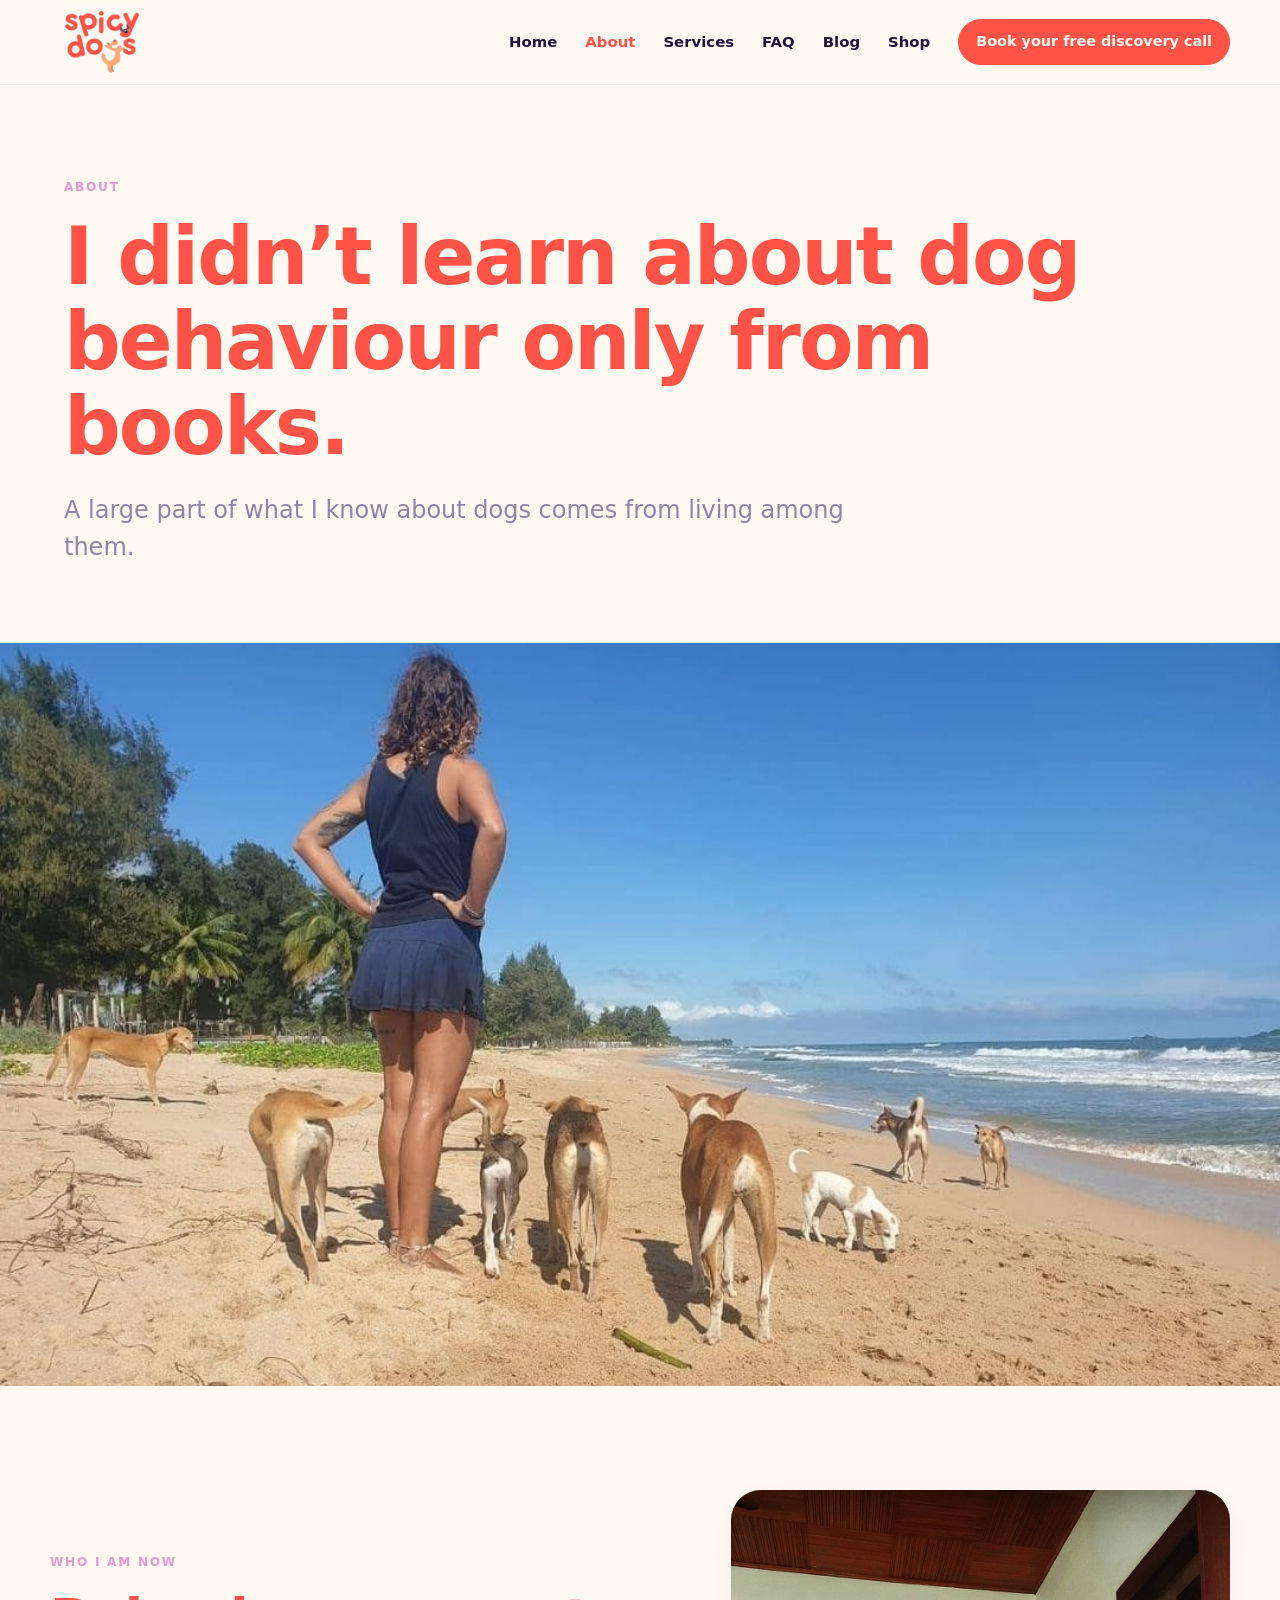
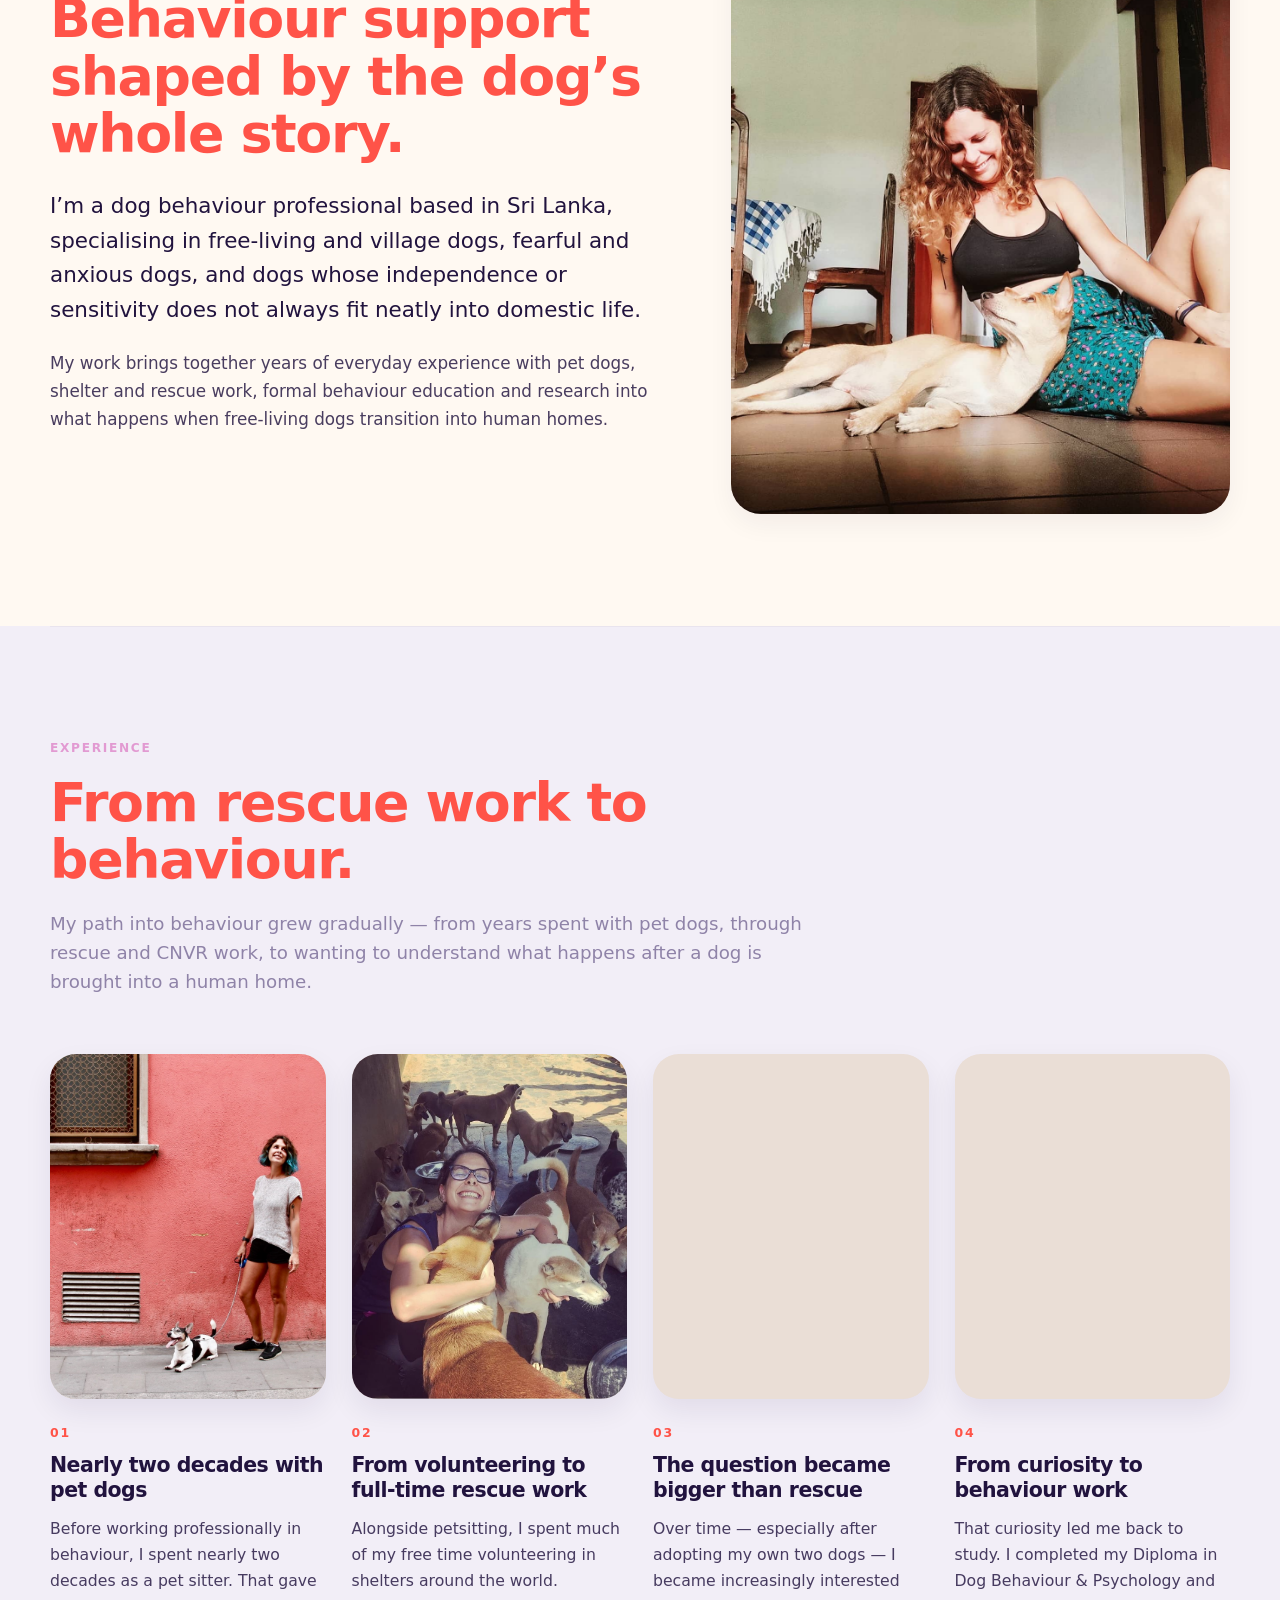
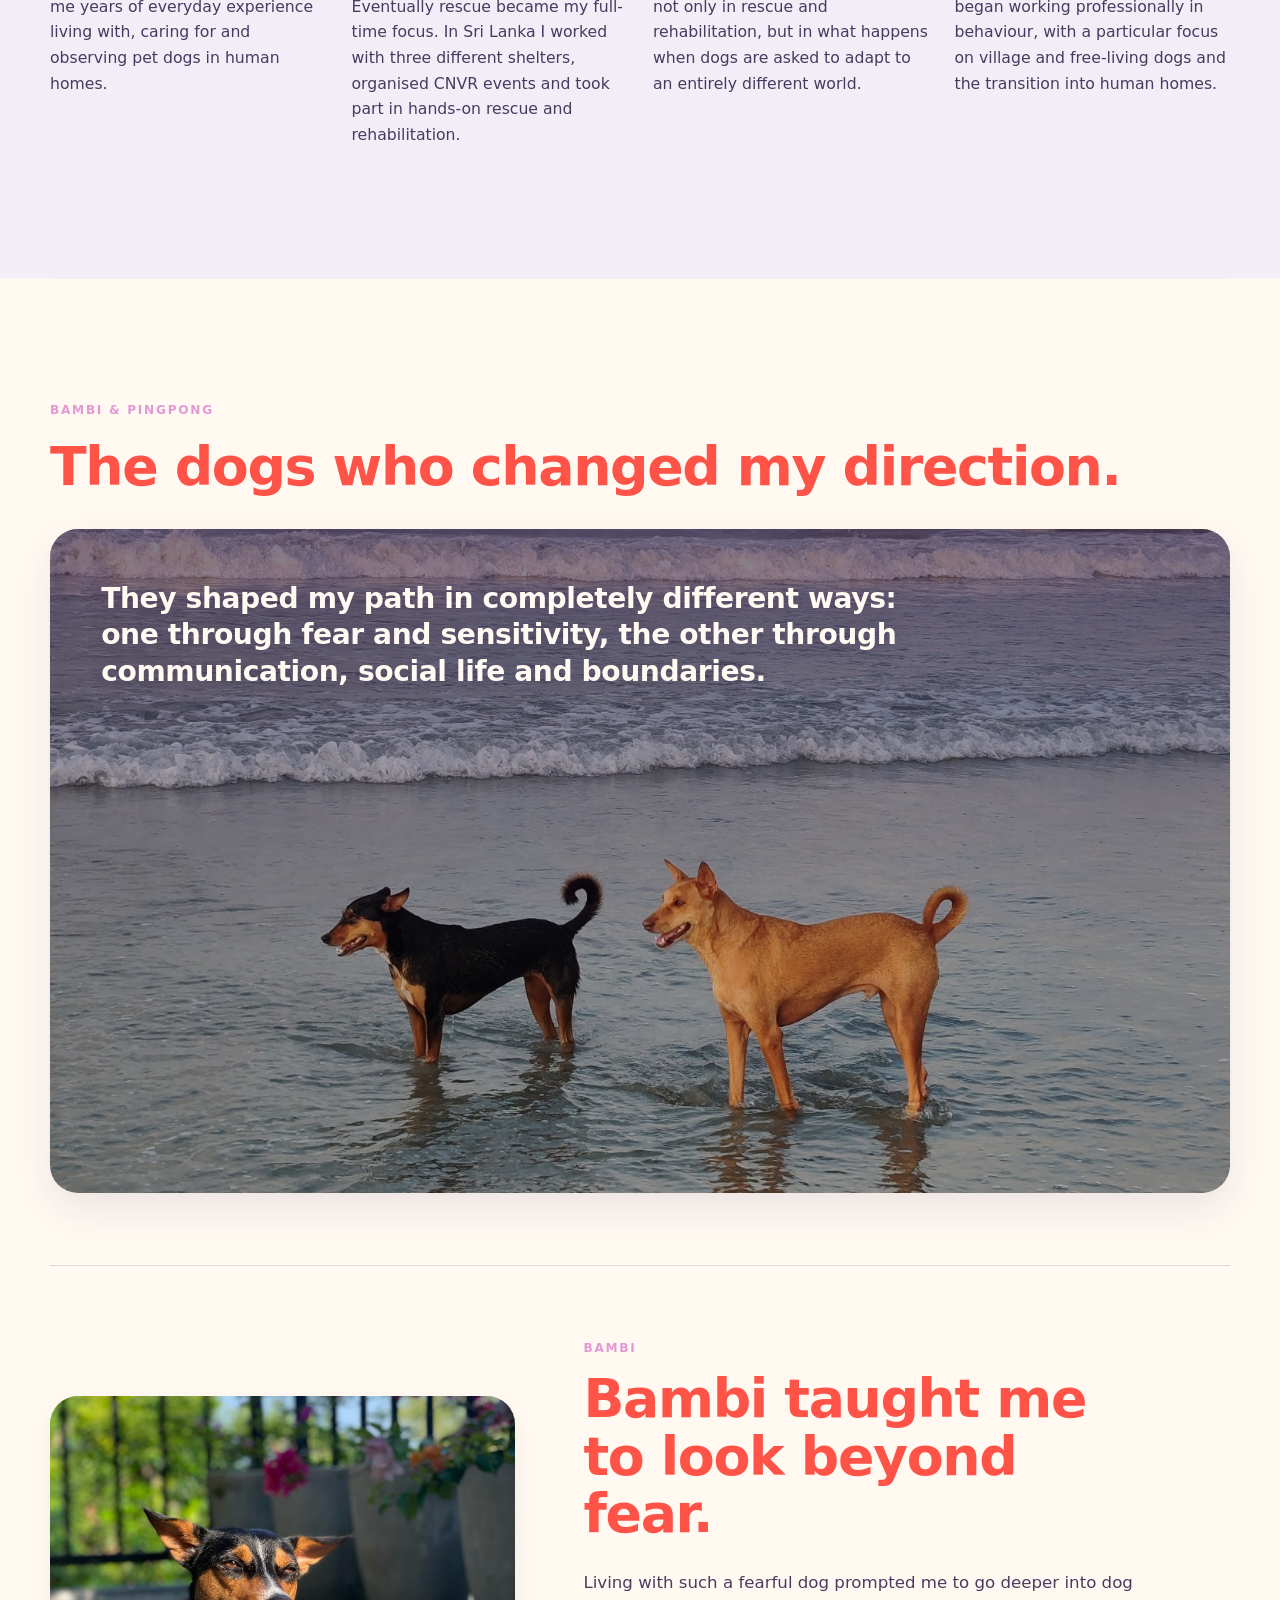
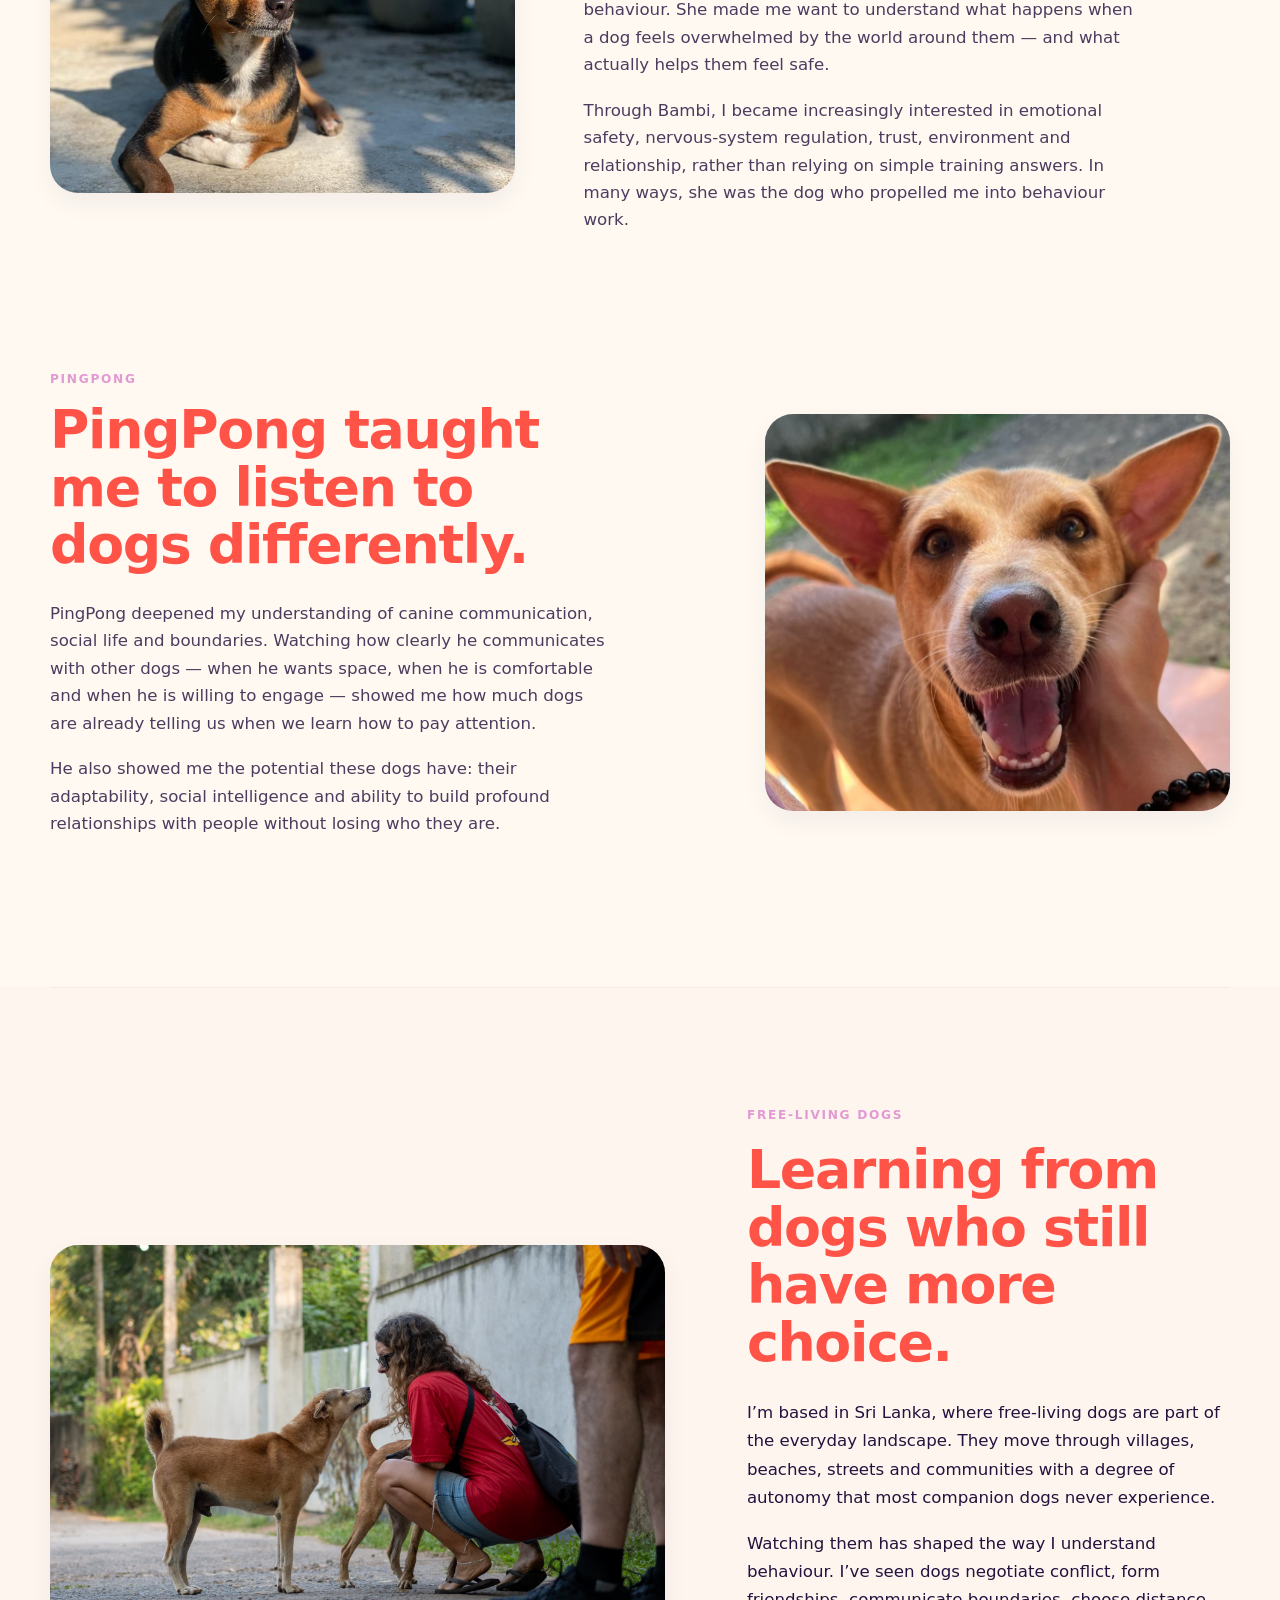
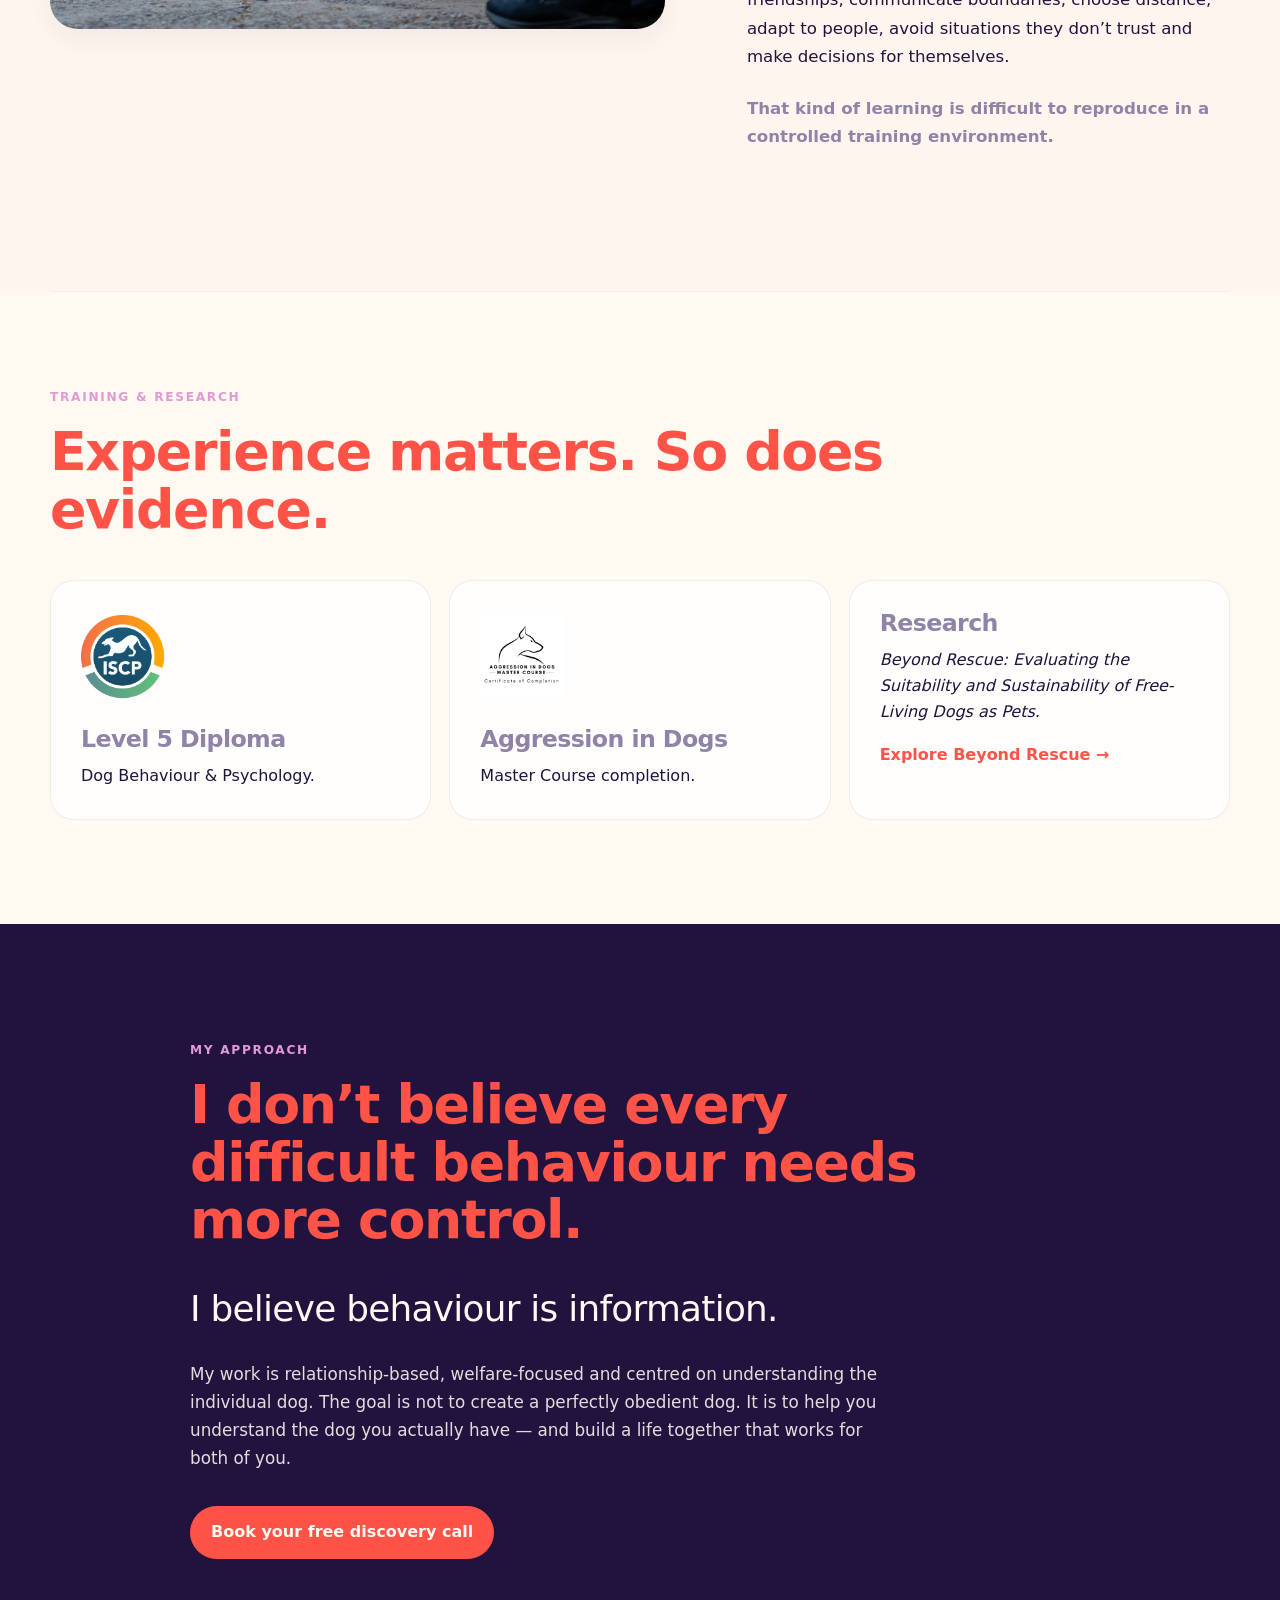
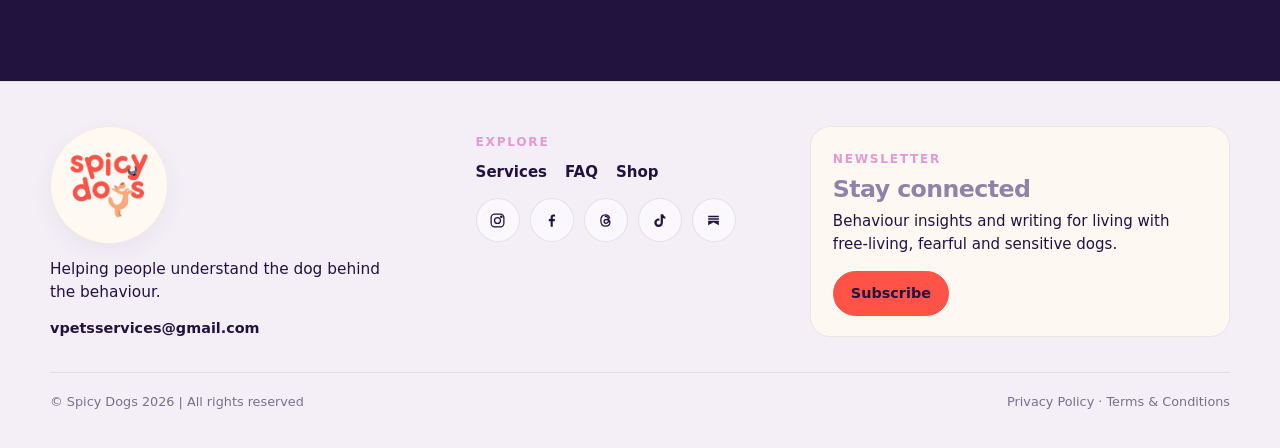
==== commit cd3aca00: "Adjust Bambi and PingPong intro punctuation" ====
--- a/about.html
+++ b/about.html
@@ -1,27 +1,28 @@
-<!doctype html><html lang="en"><head><meta charset="utf-8"><meta name="viewport" content="width=device-width, initial-scale=1"><meta name="description" content="Meet Vanessa of Spicy Dogs Behaviour and learn how rescue work, free-living dogs, formal study and research shaped her relationship-based approach to dog behaviour."><title>About Vanessa | Spicy Dogs Behaviour</title><link rel="shortcut icon" href="/assets/favicon-spdogs-v2.svg?v=20260919"><link rel="canonical" href="https://spicy-dogs-site.pages.dev/about.html"><link rel="icon" type="image/svg+xml" href="/assets/favicon-spdogs-v2.svg?v=20260919"><meta name="theme-color" content="#FFF9F2"><meta property="og:type" content="website"><meta property="og:site_name" content="Spicy Dogs Behaviour"><meta property="og:title" content="About Vanessa | Spicy Dogs Behaviour"><meta property="og:description" content="From rescue work and free-living dogs to formal behaviour study and research — the story behind Spicy Dogs Behaviour."><meta property="og:url" content="https://spicy-dogs-site.pages.dev/about.html"><meta property="og:image" content="https://spicy-dogs-site.pages.dev/assets/about-hero.jpeg"><meta property="og:image:alt" content="Vanessa walking among free-living dogs on a Sri Lankan beach"><meta name="twitter:card" content="summary_large_image"><meta name="twitter:title" content="About Vanessa | Spicy Dogs Behaviour"><meta name="twitter:description" content="The experience, study and free-living dogs that shaped Vanessa's approach to dog behaviour."><meta name="twitter:image" content="https://spicy-dogs-site.pages.dev/assets/about-hero.jpeg"><link rel="stylesheet" href="style.css"><link rel="stylesheet" href="about-editorial.css"><link rel="stylesheet" href="about-dogs.css"><script src="nav.js" defer></script></head><body>
-<header class="nav"><div class="container nav-inner"><a class="brand-logo" href="index.html" aria-label="Spicy Dogs home"><img src="assets/logo-clean-full.jpg" alt="Spicy Dogs"></a><nav class="nav-links"><a href="index.html">Home</a><a href="about.html">About</a><a href="services.html">Services</a><a href="blog.html">Blog</a><a href="shop.html">Shop</a><a class="btn" href="https://wa.me/94765994066?text=Hi%20Vanessa%2C%20I%20found%20Spicy%20Dogs%20through%20your%20website%20and%20I%27d%20like%20to%20book%20a%20free%20discovery%20call%20about%20my%20dog." target="_blank" rel="noopener">Book your free discovery call</a></nav></div></header>
+<!doctype html><html lang="en"><head><meta charset="utf-8"><meta name="viewport" content="width=device-width, initial-scale=1"><meta name="description" content="Meet Vanessa of Spicy Dogs Behaviour and learn how rescue work, free-living dogs, formal study and research shaped her relationship-based approach to dog behaviour."><title>About Vanessa | Spicy Dogs Behaviour</title>
+  <link rel="icon" type="image/jpeg" href="/assets/logo-clean-full.jpg?v=20260919c"><link rel="canonical" href="https://spicydogsbehaviour.com/about.html"><meta name="theme-color" content="#FFF9F2"><meta property="og:type" content="website"><meta property="og:site_name" content="Spicy Dogs Behaviour"><meta property="og:title" content="About Vanessa | Spicy Dogs Behaviour"><meta property="og:description" content="From rescue work and free-living dogs to formal behaviour study and research — the story behind Spicy Dogs Behaviour."><meta property="og:url" content="https://spicydogsbehaviour.com/about.html"><meta property="og:image" content="https://spicydogsbehaviour.com/assets/about-hero.jpeg"><meta property="og:image:alt" content="Vanessa walking among free-living dogs on a Sri Lankan beach"><meta name="twitter:card" content="summary_large_image"><meta name="twitter:title" content="About Vanessa | Spicy Dogs Behaviour"><meta name="twitter:description" content="The experience, study and free-living dogs that shaped Vanessa's approach to dog behaviour."><meta name="twitter:image" content="https://spicydogsbehaviour.com/assets/about-hero.jpeg"><link rel="stylesheet" href="style.css"><link rel="stylesheet" href="about-editorial.css"><link rel="stylesheet" href="about-dogs.css"><script src="nav.js" defer></script></head><body>
+<header class="nav"><div class="container nav-inner"><a class="brand-logo" href="index.html" aria-label="Spicy Dogs home"><img src="assets/logo-clean-full.jpg" alt="Spicy Dogs"></a><nav class="nav-links"><a href="index.html">Home</a><a href="about.html">About</a><a href="services.html">Services</a><a href="blog.html">Blog</a><a href="shop.html">Shop</a><a class="btn" href="https://calendly.com/vpetsservices/30min" target="_blank" rel="noopener">Book your free discovery call</a></nav></div></header>
 <main>
-<section class="about-hero-editorial"><div class="container about-hero-title"><div class="eyebrow">About</div><h1>I didn’t learn about dog behaviour only from books.</h1><p class="lead">A large part of what I know about dogs comes from living among them.</p></div><div class="about-hero-image"><img src="assets/about-hero.jpeg" alt="Vanessa walking among free-living dogs on a Sri Lankan beach"></div></section>
+<section class="about-hero-editorial"><div class="container about-hero-title"><div class="eyebrow">About</div><h1>I didn’t learn about dog behaviour only from books.</h1><p class="lead">A large part of what I know about dogs comes from living among them.</p></div><div class="about-hero-image"><img src="assets/about-hero.jpeg" alt="Vanessa walking among free-living dogs on a Sri Lankan beach" decoding="async" fetchpriority="high"></div></section>
 
-<section class="section about-now"><div class="container about-now-grid"><div class="about-now-copy"><div class="eyebrow">Who I am now</div><h2>Behaviour support shaped by the dog’s whole story.</h2><p class="lead">I’m a dog behaviour professional based in Sri Lanka, specialising in free-living and village dogs, fearful and anxious dogs, and dogs whose independence or sensitivity does not always fit neatly into domestic life.</p><p>My work brings together years of everyday experience with pet dogs, shelter and rescue work, formal behaviour education and research into what happens when free-living dogs transition into human homes.</p></div><div class="about-now-photo"><img src="assets/me &amp; PP.jpg" alt="Vanessa with PingPong"></div></div></section>
+<section class="section about-now"><div class="container about-now-grid"><div class="about-now-copy"><div class="eyebrow">Who I am now</div><h2>Behaviour support shaped by the dog’s whole story.</h2><p class="lead">I’m a dog behaviour professional based in Sri Lanka, specialising in free-living and village dogs, fearful and anxious dogs, and dogs whose independence or sensitivity does not always fit neatly into domestic life.</p><p>My work brings together years of everyday experience with pet dogs, shelter and rescue work, formal behaviour education and research into what happens when free-living dogs transition into human homes.</p></div><div class="about-now-photo"><img src="assets/me &amp; PP.jpg" alt="Vanessa with PingPong" loading="lazy" decoding="async"></div></div></section>
 
 <section class="section lav about-journey"><div class="container"><div class="eyebrow">Experience</div><h2>From rescue work to behaviour.</h2><p class="kicker journey-intro">My path into behaviour grew gradually — from years spent with pet dogs, through rescue and CNVR work, to wanting to understand what happens after a dog is brought into a human home.</p><div class="journey-grid">
-<article class="journey-step"><div class="journey-photo"><img src="assets/Petsitting Vanessa.jpeg" alt="Vanessa working as a pet sitter with companion dogs"></div><div class="journey-copy"><div class="journey-number">01</div><h3>Nearly two decades with pet dogs</h3><p>Before working professionally in behaviour, I spent nearly two decades as a pet sitter. That gave me years of everyday experience living with, caring for and observing pet dogs in human homes.</p></div></article>
-<article class="journey-step"><div class="journey-photo"><img src="assets/rescue-many-dogs.jpeg" alt="Vanessa surrounded by dogs in a large sanctuary"></div><div class="journey-copy"><div class="journey-number">02</div><h3>From volunteering to full-time rescue work</h3><p>Alongside petsitting, I spent much of my free time volunteering in shelters around the world. Eventually rescue became my full-time focus. In Sri Lanka I worked with three different shelters, organised CNVR events and took part in hands-on rescue and rehabilitation.</p></div></article>
-<article class="journey-step"><div class="journey-photo"><img src="assets/vanessa-scruffy.jpeg" alt="Vanessa sitting at a bus stop with a street dog she was helping"></div><div class="journey-copy"><div class="journey-number">03</div><h3>The question became bigger than rescue</h3><p>Over time — especially after adopting my own two dogs — I became increasingly interested not only in rescue and rehabilitation, but in what happens when dogs are asked to adapt to an entirely different world.</p></div></article>
-<article class="journey-step"><div class="journey-photo"><img src="assets/rescue-veranda.jpeg" alt="Vanessa working with several dogs and a puppy at home"></div><div class="journey-copy"><div class="journey-number">04</div><h3>From curiosity to behaviour work</h3><p>That curiosity led me back to study. I completed my Diploma in Dog Behaviour &amp; Psychology and began working professionally in behaviour, with a particular focus on village and free-living dogs and the transition into human homes.</p></div></article>
+<article class="journey-step"><div class="journey-photo"><img src="assets/Petsitting Vanessa.jpeg" alt="Vanessa working as a pet sitter with companion dogs" loading="lazy" decoding="async"></div><div class="journey-copy"><div class="journey-number">01</div><h3>Nearly two decades with pet dogs</h3><p>Before working professionally in behaviour, I spent nearly two decades as a pet sitter. That gave me years of everyday experience living with, caring for and observing pet dogs in human homes.</p></div></article>
+<article class="journey-step"><div class="journey-photo"><img src="assets/rescue-many-dogs.jpeg" alt="Vanessa surrounded by dogs in a large sanctuary" loading="lazy" decoding="async"></div><div class="journey-copy"><div class="journey-number">02</div><h3>From volunteering to full-time rescue work</h3><p>Alongside petsitting, I spent much of my free time volunteering in shelters around the world. Eventually rescue became my full-time focus. In Sri Lanka I worked with three different shelters, organised CNVR events and took part in hands-on rescue and rehabilitation.</p></div></article>
+<article class="journey-step"><div class="journey-photo"><img src="assets/vanessa-scruffy.jpeg" alt="Vanessa sitting at a bus stop with a street dog she was helping" loading="lazy" decoding="async"></div><div class="journey-copy"><div class="journey-number">03</div><h3>The question became bigger than rescue</h3><p>Over time — especially after adopting my own two dogs — I became increasingly interested not only in rescue and rehabilitation, but in what happens when dogs are asked to adapt to an entirely different world.</p></div></article>
+<article class="journey-step"><div class="journey-photo"><img src="assets/rescue-veranda.jpeg" alt="Vanessa working with several dogs and a puppy at home" loading="lazy" decoding="async"></div><div class="journey-copy"><div class="journey-number">04</div><h3>From curiosity to behaviour work</h3><p>That curiosity led me back to study. I completed my Diploma in Dog Behaviour &amp; Psychology and began working professionally in behaviour, with a particular focus on village and free-living dogs and the transition into human homes.</p></div></article>
 </div></div></section>
 
-<section class="section about-dogs"><div class="container"><div class="eyebrow">Bambi &amp; PingPong</div><div class="dogs-intro-copy"><h2>The dogs who changed my direction.</h2></div><div class="dogs-intro-photo"><img src="assets/bambi-pingpong-full.jpg" alt="Bambi and PingPong together on the beach"><p class="dogs-intro-overlay">They shaped my path in completely different ways — one through fear and sensitivity, the other through communication, social life and boundaries.</p></div><div class="dogs-divider" aria-hidden="true"></div>
-<div class="dog-story"><div class="dog-photo bambi"><img src="assets/bambi-new.jpg" alt="Bambi"></div><div><div class="eyebrow">Bambi</div><h2>Bambi taught me to look beyond fear.</h2><p>Living with such a fearful dog prompted me to go deeper into dog behaviour. She made me want to understand what happens when a dog feels overwhelmed by the world around them — and what actually helps them feel safe.</p><p>Through Bambi, I became increasingly interested in emotional safety, nervous-system regulation, trust, environment and relationship, rather than relying on simple training answers. In many ways, she was the dog who propelled me into behaviour work.</p></div></div>
-<div class="dog-story reverse"><div class="dog-photo pp"><img src="assets/pingpong-new.jpg" alt="PingPong"></div><div><div class="eyebrow">PingPong</div><h2>PingPong taught me to listen to dogs differently.</h2><p>PingPong deepened my understanding of canine communication, social life and boundaries. Watching how clearly he communicates with other dogs — when he wants space, when he is comfortable and when he is willing to engage — showed me how much dogs are already telling us when we learn how to pay attention.</p><p>He also showed me the potential these dogs have: their adaptability, social intelligence and ability to build profound relationships with people without losing who they are.</p></div></div>
+<section class="section about-dogs"><div class="container"><div class="eyebrow">Bambi &amp; PingPong</div><div class="dogs-intro-copy"><h2>The dogs who changed my direction.</h2></div><div class="dogs-intro-photo"><img src="assets/bambi-pingpong-full.jpg" alt="Bambi and PingPong together on the beach" loading="lazy" decoding="async"><p class="dogs-intro-overlay">They shaped my path in completely different ways: one through fear and sensitivity, the other through communication, social life and boundaries.</p></div><div class="dogs-divider" aria-hidden="true"></div>
+<div class="dog-story"><div class="dog-photo bambi"><img src="assets/bambi-new.jpg" alt="Bambi" loading="lazy" decoding="async"></div><div><div class="eyebrow">Bambi</div><h2>Bambi taught me to look beyond fear.</h2><p>Living with such a fearful dog prompted me to go deeper into dog behaviour. She made me want to understand what happens when a dog feels overwhelmed by the world around them — and what actually helps them feel safe.</p><p>Through Bambi, I became increasingly interested in emotional safety, nervous-system regulation, trust, environment and relationship, rather than relying on simple training answers. In many ways, she was the dog who propelled me into behaviour work.</p></div></div>
+<div class="dog-story reverse"><div class="dog-photo pp"><img src="assets/pingpong-new.jpg" alt="PingPong" loading="lazy" decoding="async"></div><div><div class="eyebrow">PingPong</div><h2>PingPong taught me to listen to dogs differently.</h2><p>PingPong deepened my understanding of canine communication, social life and boundaries. Watching how clearly he communicates with other dogs — when he wants space, when he is comfortable and when he is willing to engage — showed me how much dogs are already telling us when we learn how to pay attention.</p><p>He also showed me the potential these dogs have: their adaptability, social intelligence and ability to build profound relationships with people without losing who they are.</p></div></div>
 </div></section>
 
-<section class="section alt about-free-living"><div class="container grid-2"><div class="photo-frame free-living"><img src="assets/free-living-dogs.jpg" alt="Vanessa interacting with free-living dogs in Sri Lanka"></div><div><div class="eyebrow">Free-living dogs</div><h2>Learning from dogs who still have more choice.</h2><div class="prose"><p>I’m based in Sri Lanka, where free-living dogs are part of the everyday landscape. They move through villages, beaches, streets and communities with a degree of autonomy that most companion dogs never experience.</p><p>Watching them has shaped the way I understand behaviour. I’ve seen dogs negotiate conflict, form friendships, communicate boundaries, choose distance, adapt to people, avoid situations they don’t trust and make decisions for themselves.</p><p>That kind of learning is difficult to reproduce in a controlled training environment.</p></div></div></div></section>
+<section class="section alt about-free-living"><div class="container grid-2"><div class="photo-frame free-living"><img src="assets/free-living-dogs.jpg" alt="Vanessa interacting with free-living dogs in Sri Lanka" loading="lazy" decoding="async"></div><div><div class="eyebrow">Free-living dogs</div><h2>Learning from dogs who still have more choice.</h2><div class="prose"><p>I’m based in Sri Lanka, where free-living dogs are part of the everyday landscape. They move through villages, beaches, streets and communities with a degree of autonomy that most companion dogs never experience.</p><p>Watching them has shaped the way I understand behaviour. I’ve seen dogs negotiate conflict, form friendships, communicate boundaries, choose distance, adapt to people, avoid situations they don’t trust and make decisions for themselves.</p><p>That kind of learning is difficult to reproduce in a controlled training environment.</p></div></div></div></section>
 
-<section class="section about-credentials"><div class="container"><div class="eyebrow">Training & research</div><h2>Experience matters. So does evidence.</h2><div class="grid-3" style="margin-top:34px"><div class="card credential-card"><div class="credential-logo"><img src="assets/ISCP logo.png" alt="ISCP logo"></div><h3>Level 5 Diploma</h3><p>Dog Behaviour & Psychology.</p></div><div class="card credential-card"><div class="credential-logo"><img src="assets/Aggression_in_dogs_master_course-7.png" alt="Aggression in Dogs Master Course logo"></div><h3>Aggression in Dogs</h3><p>Master Course completion.</p></div><div class="card"><h3>Research</h3><p><em>Beyond Rescue: Evaluating the Suitability and Sustainability of Free-Living Dogs as Pets.</em></p><a class="link" href="shop.html">Explore Beyond Rescue →</a></div></div></div></section>
+<section class="section about-credentials"><div class="container"><div class="eyebrow">Training & research</div><h2>Experience matters. So does evidence.</h2><div class="grid-3" style="margin-top:34px"><div class="card credential-card"><div class="credential-logo"><img src="assets/ISCP logo.png" alt="ISCP logo" loading="lazy" decoding="async"></div><h3>Level 5 Diploma</h3><p>Dog Behaviour & Psychology.</p></div><div class="card credential-card"><div class="credential-logo"><img src="assets/Aggression_in_dogs_master_course-7.png" alt="Aggression in Dogs Master Course logo" loading="lazy" decoding="async"></div><h3>Aggression in Dogs</h3><p>Master Course completion.</p></div><div class="card"><h3>Research</h3><p><em>Beyond Rescue: Evaluating the Suitability and Sustainability of Free-Living Dogs as Pets.</em></p><a class="link" href="shop.html">Explore Beyond Rescue →</a></div></div></div></section>
 
-<section class="section alt about-approach"><div class="container"><div class="eyebrow">My approach</div><h2>I don’t believe every difficult behaviour needs more control.</h2><p class="quote">I believe behaviour is information.</p><div class="prose"><p>My work is relationship-based, welfare-focused and centred on understanding the individual dog. The goal is not to create a perfectly obedient dog. It is to help you understand the dog you actually have — and build a life together that works for both of you.</p></div><div class="hero-actions"><a class="btn" href="https://wa.me/94765994066?text=Hi%20Vanessa%2C%20I%20found%20Spicy%20Dogs%20through%20your%20website%20and%20I%27d%20like%20to%20book%20a%20free%20discovery%20call%20about%20my%20dog." target="_blank" rel="noopener">Book your free discovery call</a></div></div></section>
+<section class="section alt about-approach"><div class="container"><div class="eyebrow">My approach</div><h2>I don’t believe every difficult behaviour needs more control.</h2><p class="quote">I believe behaviour is information.</p><div class="prose"><p>My work is relationship-based, welfare-focused and centred on understanding the individual dog. The goal is not to create a perfectly obedient dog. It is to help you understand the dog you actually have — and build a life together that works for both of you.</p></div><div class="hero-actions"><a class="btn" href="https://calendly.com/vpetsservices/30min" target="_blank" rel="noopener">Book your free discovery call</a></div></div></section>
 </main>
 <footer class="footer"><div class="container footer-grid">
   <div><div class="footer-logo"><img src="assets/logo-clean-full.jpg" alt="Spicy Dogs"></div><p>Helping people understand the dog behind the behaviour.</p><a href="mailto:vpetsservices@gmail.com">vpetsservices@gmail.com</a></div>
